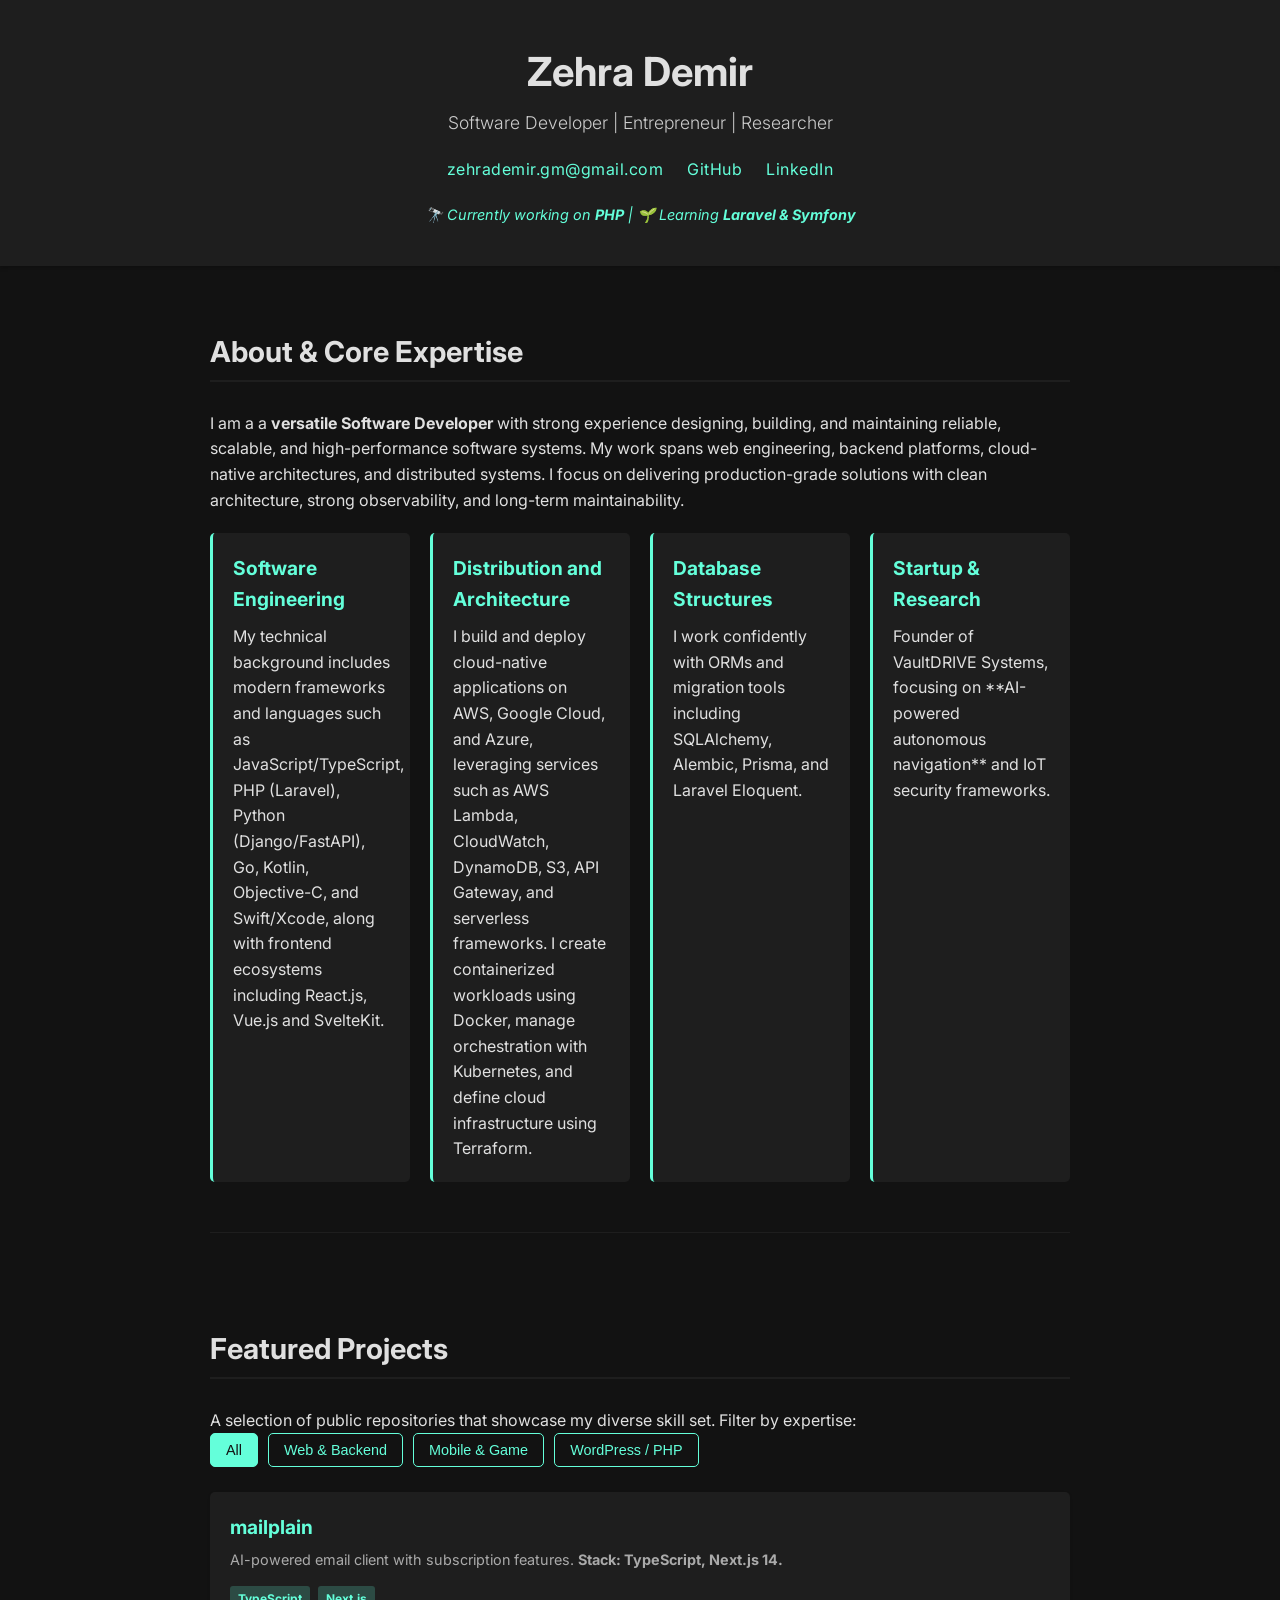
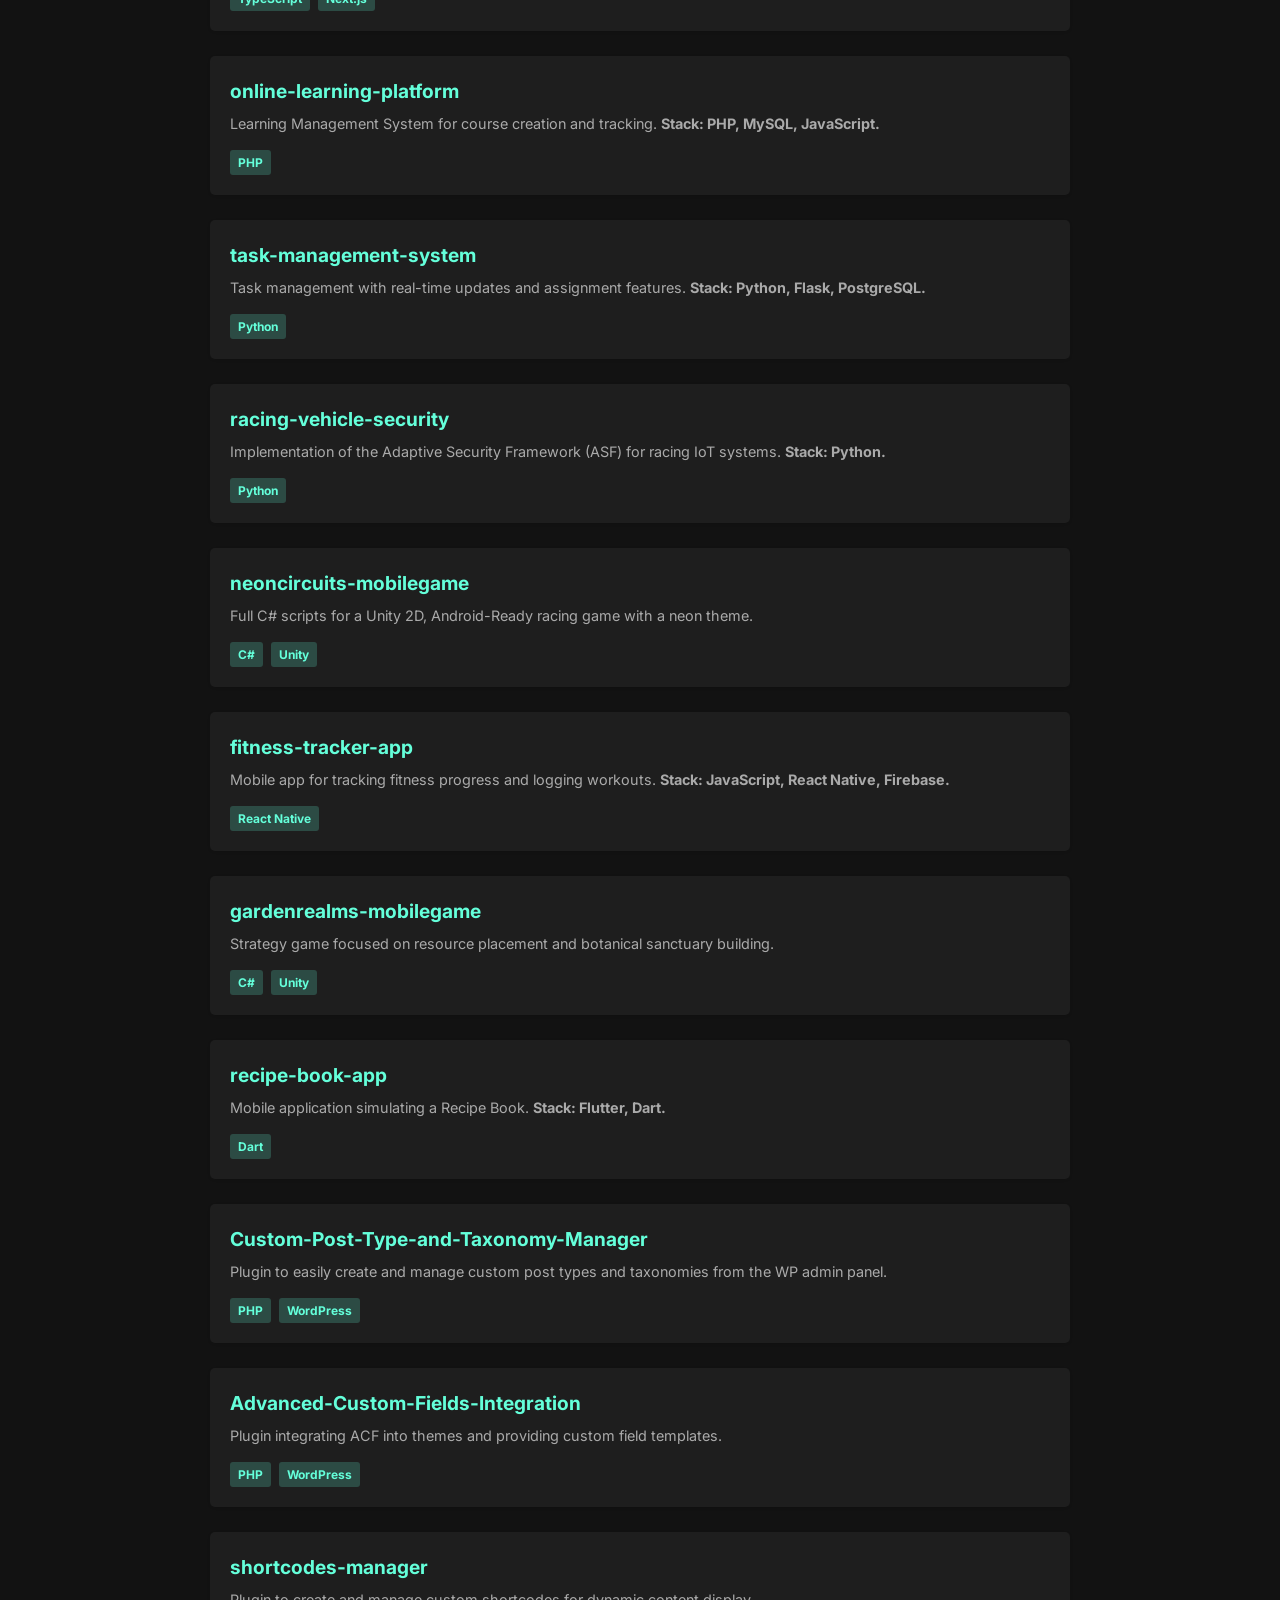
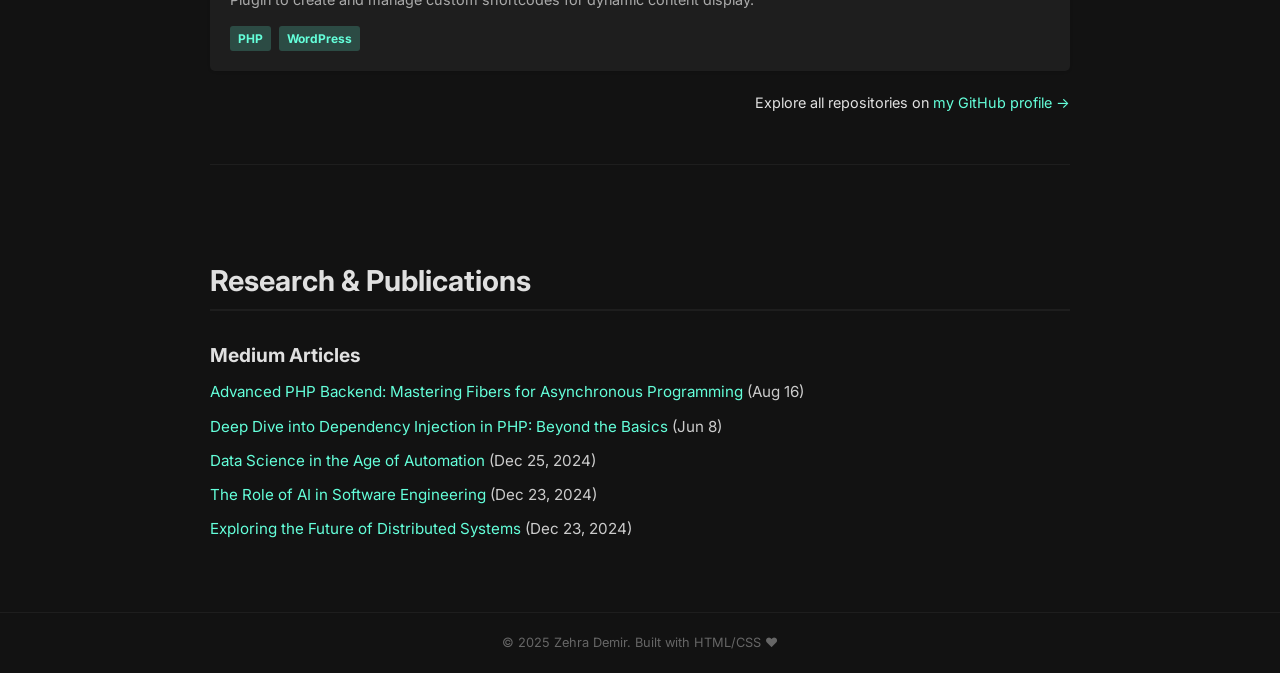
==== index.html @ 8fae5d21 "Update index.html" ====
<!DOCTYPE html>
<html lang="en">
<head>
    <meta charset="UTF-8">
    <meta name="viewport" content="width=device-width, initial-scale=1.0">
    <title>Zehra Demir | Software Engineer</title>
    <link rel="stylesheet" href="style.css">
    <link href="https://fonts.googleapis.com/css2?family=Inter:wght@300;400;700&display=swap" rel="stylesheet">
</head>
<body>

    <header>
        <div class="container">
            <h1 class="name">Zehra Demir</h1>
            <p class="tagline">Software Developer | Entrepreneur | Researcher</p>
            <div class="contact-links">
                <a href="mailto:zehrademir.gm@gmail.com">zehrademir.gm@gmail.com</a>
                <a href="https://github.com/zehrademir-arch" target="_blank">GitHub</a>
                <a href="https://www.linkedin.com/in/zehrademirgm" target="_blank">LinkedIn</a>
            </div>
            <p class="status">🔭 Currently working on <strong>PHP</strong> | 🌱 Learning <strong>Laravel & Symfony</strong></p>
        </div>
    </header>

    <main class="container">

        <section id="about">
            <h2>About & Core Expertise</h2>
            <p>I am a a <strong>versatile Software Developer</strong> with strong experience designing, building, and maintaining reliable, scalable, and high-performance software systems. My work spans web engineering, backend platforms, cloud-native architectures, and distributed systems. I focus on delivering production-grade solutions with clean architecture, strong observability, and long-term maintainability.</p>
            
            <div class="skills-grid">
                <div>
                    <h3>Software Engineering</h3>
                    <p>My technical background includes modern frameworks and languages such as JavaScript/TypeScript, PHP (Laravel), Python (Django/FastAPI), Go, Kotlin, Objective-C, and Swift/Xcode, along with frontend ecosystems including React.js, Vue.js and SvelteKit.</p>
                </div>
                <div>
                    <h3>Distribution and Architecture</h3>
                    <p>I build and deploy cloud-native applications on AWS, Google Cloud, and Azure, leveraging services such as AWS Lambda, CloudWatch, DynamoDB, S3, API Gateway, and serverless frameworks. I create containerized workloads using Docker, manage orchestration with Kubernetes, and define cloud infrastructure using Terraform.</p>
                </div>
                <div>
                    <h3>Database Structures</h3>
                    <p>I work confidently with ORMs and migration tools including SQLAlchemy, Alembic, Prisma, and Laravel Eloquent.</p>
                </div>
                <div>
                    <h3>Startup & Research</h3>
                    <p>Founder of VaultDRIVE Systems, focusing on **AI-powered autonomous navigation** and IoT security frameworks.</p>
                </div>
            </div>
        </section>

        <hr>

        <section id="projects">
            <h2>Featured Projects</h2>
            <p>A selection of public repositories that showcase my diverse skill set. Filter by expertise:</p>
            
            <div class="filter-buttons">
                <button class="filter-btn active" data-category="all">All</button>
                <button class="filter-btn" data-category="web">Web & Backend</button>
                <button class="filter-btn" data-category="mobile">Mobile & Game</button>
                <button class="filter-btn" data-category="wordpress">WordPress / PHP</button>
            </div>

            <div class="project-list">

                <div class="project-card web">
                    <h3><a href="https://github.com/zehrademir-arch/mailplain" target="_blank">mailplain</a></h3>
                    <p>AI-powered email client with subscription features. <strong>Stack: TypeScript, Next.js 14.</strong></p>
                    <span class="language">TypeScript</span><span class="language">Next.js</span>
                </div>
                <div class="project-card web">
                    <h3><a href="https://github.com/zehrademir-arch/online-learning-platform" target="_blank">online-learning-platform</a></h3>
                    <p>Learning Management System for course creation and tracking. <strong>Stack: PHP, MySQL, JavaScript.</strong></p>
                    <span class="language">PHP</span>
                </div>
                <div class="project-card web">
                    <h3><a href="https://github.com/zehrademir-arch/task-management-system" target="_blank">task-management-system</a></h3>
                    <p>Task management with real-time updates and assignment features. <strong>Stack: Python, Flask, PostgreSQL.</strong></p>
                    <span class="language">Python</span>
                </div>
                <div class="project-card web">
                    <h3><a href="https://github.com/zehrademir-arch/racing-vehicle-security" target="_blank">racing-vehicle-security</a></h3>
                    <p>Implementation of the Adaptive Security Framework (ASF) for racing IoT systems. <strong>Stack: Python.</strong></p>
                    <span class="language">Python</span>
                </div>

                <div class="project-card mobile">
                    <h3><a href="https://github.com/zehrademir-arch/neoncircuits-mobilegame" target="_blank">neoncircuits-mobilegame</a></h3>
                    <p>Full C# scripts for a Unity 2D, Android-Ready racing game with a neon theme.</p>
                    <span class="language">C#</span><span class="language">Unity</span>
                </div>
                <div class="project-card mobile">
                    <h3><a href="https://github.com/zehrademir-arch/fitness-tracker-app" target="_blank">fitness-tracker-app</a></h3>
                    <p>Mobile app for tracking fitness progress and logging workouts. <strong>Stack: JavaScript, React Native, Firebase.</strong></p>
                    <span class="language">React Native</span>
                </div>
                <div class="project-card mobile">
                    <h3><a href="https://github.com/zehrademir-arch/gardenrealms-mobilegame" target="_blank">gardenrealms-mobilegame</a></h3>
                    <p>Strategy game focused on resource placement and botanical sanctuary building.</p>
                    <span class="language">C#</span><span class="language">Unity</span>
                </div>
                <div class="project-card mobile">
                    <h3><a href="https://github.com/zehrademir-arch/recipe-book-app" target="_blank">recipe-book-app</a></h3>
                    <p>Mobile application simulating a Recipe Book. <strong>Stack: Flutter, Dart.</strong></p>
                    <span class="language">Dart</span>
                </div>
                
                <div class="project-card wordpress">
                    <h3><a href="https://github.com/zehrademir-arch/Custom-Post-Type-and-Taxonomy-Manager" target="_blank">Custom-Post-Type-and-Taxonomy-Manager</a></h3>
                    <p>Plugin to easily create and manage custom post types and taxonomies from the WP admin panel.</p>
                    <span class="language">PHP</span><span class="language">WordPress</span>
                </div>
                <div class="project-card wordpress">
                    <h3><a href="https://github.com/zehrademir-arch/-Advanced-Custom-Fields-Integration" target="_blank">Advanced-Custom-Fields-Integration</a></h3>
                    <p>Plugin integrating ACF into themes and providing custom field templates.</p>
                    <span class="language">PHP</span><span class="language">WordPress</span>
                </div>
                <div class="project-card wordpress">
                    <h3><a href="https://github.com/zehrademir-arch/shortcodes-manager" target="_blank">shortcodes-manager</a></h3>
                    <p>Plugin to create and manage custom shortcodes for dynamic content display.</p>
                    <span class="language">PHP</span><span class="language">WordPress</span>
                </div>
            </div>
            <p class="archive-link">Explore all repositories on <a href="https://github.com/zehrademir-arch" target="_blank">my GitHub profile &rarr;</a></p>
        </section>

        <hr>

        <section id="publications">
            <h2>Research & Publications</h2>
            <div class="publication-list">
                <h3>Medium Articles</h3>
                <p>
                    <a href="https://medium.com/@zehrademir.gm/advanced-php-backend-mastering-fibers-for-asynchronous-programming-c318be886fc0" target="_blank">Advanced PHP Backend: Mastering Fibers for Asynchronous Programming</a> (Aug 16)
                </p>
                <p>
                    <a href="https://medium.com/@zehrademir.gm/deep-dive-into-dependency-injection-in-php-beyond-the-basics-ec68a356079c" target="_blank">Deep Dive into Dependency Injection in PHP: Beyond the Basics</a> (Jun 8)
                </p>
                <p>
                    <a href="https://medium.com/@zehrademir.gm/data-science-in-the-age-of-automation-267946274431" target="_blank">Data Science in the Age of Automation</a> (Dec 25, 2024)
                </p>
                <p>
                    <a href="https://medium.com/@zehrademir.gm/the-role-of-ai-in-software-engineering-6b19e917d096" target="_blank">The Role of AI in Software Engineering</a> (Dec 23, 2024)
                </p>
                <p>
                    <a href="https://medium.com/@zehrademir.gm/exploring-the-future-of-distributed-systems-13c274b12c62" target="_blank">Exploring the Future of Distributed Systems</a> (Dec 23, 2024)
                </p>
            </div>
        </section>
        
    </main>

    <footer>
        <div class="container">
            <p>&copy; 2025 Zehra Demir. Built with HTML/CSS &hearts;</p>
        </div>
    </footer>

    <script>
        document.addEventListener('DOMContentLoaded', () => {
            const filterButtons = document.querySelectorAll('.filter-btn');
            const projectCards = document.querySelectorAll('.project-card');

            filterButtons.forEach(button => {
                button.addEventListener('click', () => {
                    // Remove active state from all buttons
                    filterButtons.forEach(btn => btn.classList.remove('active'));
                    // Set active state on clicked button
                    button.classList.add('active');

                    const category = button.dataset.category;

                    projectCards.forEach(card => {
                        if (category === 'all' || card.classList.contains(category)) {
                            card.style.display = 'block';
                        } else {
                            card.style.display = 'none';
                        }
                    });
                });
            });
        });
    </script>

</body>
</html>
---- style.css ----
/* 1. Global Reset & Variables */
:root {
    --bg-color: #121212; /* Dark background */
    --text-color: #e0e0e0; /* Light text */
    --primary-color: #64ffda; /* Neon/Accent Color */
    --secondary-bg: #1e1e1e; /* Slightly lighter dark for cards */
    --font-family: 'Inter', sans-serif;
    --max-width: 900px;
}

* {
    margin: 0;
    padding: 0;
    box-sizing: border-box;
}

body {
    font-family: var(--font-family);
    background-color: var(--bg-color);
    color: var(--text-color);
    line-height: 1.6;
}

.container {
    max-width: var(--max-width);
    margin: 0 auto;
    padding: 0 20px;
}

/* 2. Typography & Links */
h1, h2, h3 {
    color: var(--text-color);
    margin-bottom: 0.5em;
}

h1 { font-size: 2.5em; }
h2 { 
    font-size: 1.8em; 
    border-bottom: 2px solid var(--secondary-bg);
    padding-bottom: 5px;
    margin-top: 1.5em;
    margin-bottom: 1em;
}
h3 { font-size: 1.2em; }

a {
    color: var(--primary-color);
    text-decoration: none;
    transition: color 0.3s ease;
}

a:hover {
    color: #a6ffec; /* Lighter shade on hover */
    text-decoration: underline;
}

/* 3. Header/Hero Styling */
header {
    background-color: var(--secondary-bg);
    padding: 40px 0;
    text-align: center;
    box-shadow: 0 2px 4px rgba(0, 0, 0, 0.2);
}

.name { margin-bottom: 5px; font-weight: 700; }
.tagline {
    font-size: 1.1em;
    font-weight: 300;
    color: #cccccc;
    margin-bottom: 20px;
}

.contact-links a {
    margin: 0 10px;
    font-weight: 400;
    letter-spacing: 0.5px;
}

.status {
    margin-top: 20px;
    font-style: italic;
    color: var(--primary-color);
    font-size: 0.9em;
}

/* 4. Section Styling & Divider */
section {
    padding: 20px 0;
}

hr {
    border: none;
    height: 1px;
    background-color: var(--secondary-bg);
    margin: 30px 0;
}

/* 5. About Section (Skills Grid) */
.skills-grid {
    display: grid;
    grid-template-columns: repeat(auto-fit, minmax(200px, 1fr));
    gap: 20px;
    margin-top: 20px;
}

.skills-grid div {
    background-color: var(--secondary-bg);
    padding: 20px;
    border-radius: 5px;
    border-left: 3px solid var(--primary-color);
}

.skills-grid h3 {
    margin-top: 0;
    color: var(--primary-color);
}

/* 6. Projects Section - Filter Buttons */
.filter-buttons {
    display: flex;
    flex-wrap: wrap;
    gap: 10px;
    margin-bottom: 25px;
}

.filter-btn {
    padding: 8px 15px;
    border: 1px solid var(--primary-color);
    background-color: var(--bg-color);
    color: var(--primary-color);
    cursor: pointer;
    border-radius: 5px;
    transition: all 0.2s ease;
    font-size: 0.9em;
}

.filter-btn:hover {
    background-color: rgba(100, 255, 218, 0.1);
}

.filter-btn.active {
    background-color: var(--primary-color);
    color: var(--bg-color);
}

.project-list {
    display: grid;
    grid-template-columns: 1fr;
    gap: 25px;
}

.project-card {
    background-color: var(--secondary-bg);
    padding: 20px;
    border-radius: 5px;
    box-shadow: 0 1px 3px rgba(0, 0, 0, 0.1);
    transition: transform 0.2s, opacity 0.3s;
}

.project-card:hover {
    transform: translateY(-5px);
    box-shadow: 0 5px 15px rgba(0, 0, 0, 0.3);
}

.project-card h3 {
    margin-bottom: 5px;
}

.project-card p {
    font-size: 0.9em;
    color: #aaaaaa;
    margin-bottom: 10px;
}

.language {
    display: inline-block;
    background-color: rgba(100, 255, 218, 0.2);
    color: var(--primary-color);
    padding: 3px 8px;
    border-radius: 3px;
    font-size: 0.75em;
    font-weight: 700;
    margin-right: 8px;
    margin-top: 5px;
}

.archive-link {
    text-align: right;
    margin-top: 20px;
    font-size: 0.9em;
}

/* 7. Publications Section */
.publication-list p {
    margin-bottom: 10px;
    font-size: 0.95em;
    color: #cccccc;
}

/* 8. Footer Styling */
footer {
    text-align: center;
    padding: 20px 0;
    font-size: 0.8em;
    color: #666666;
    border-top: 1px solid var(--secondary-bg);
    margin-top: 40px;
}

/* 9. Responsiveness */
@media (max-width: 600px) {
    h1 { font-size: 2em; }
    h2 { font-size: 1.5em; }
    .skills-grid {
        grid-template-columns: 1fr;
    }
}
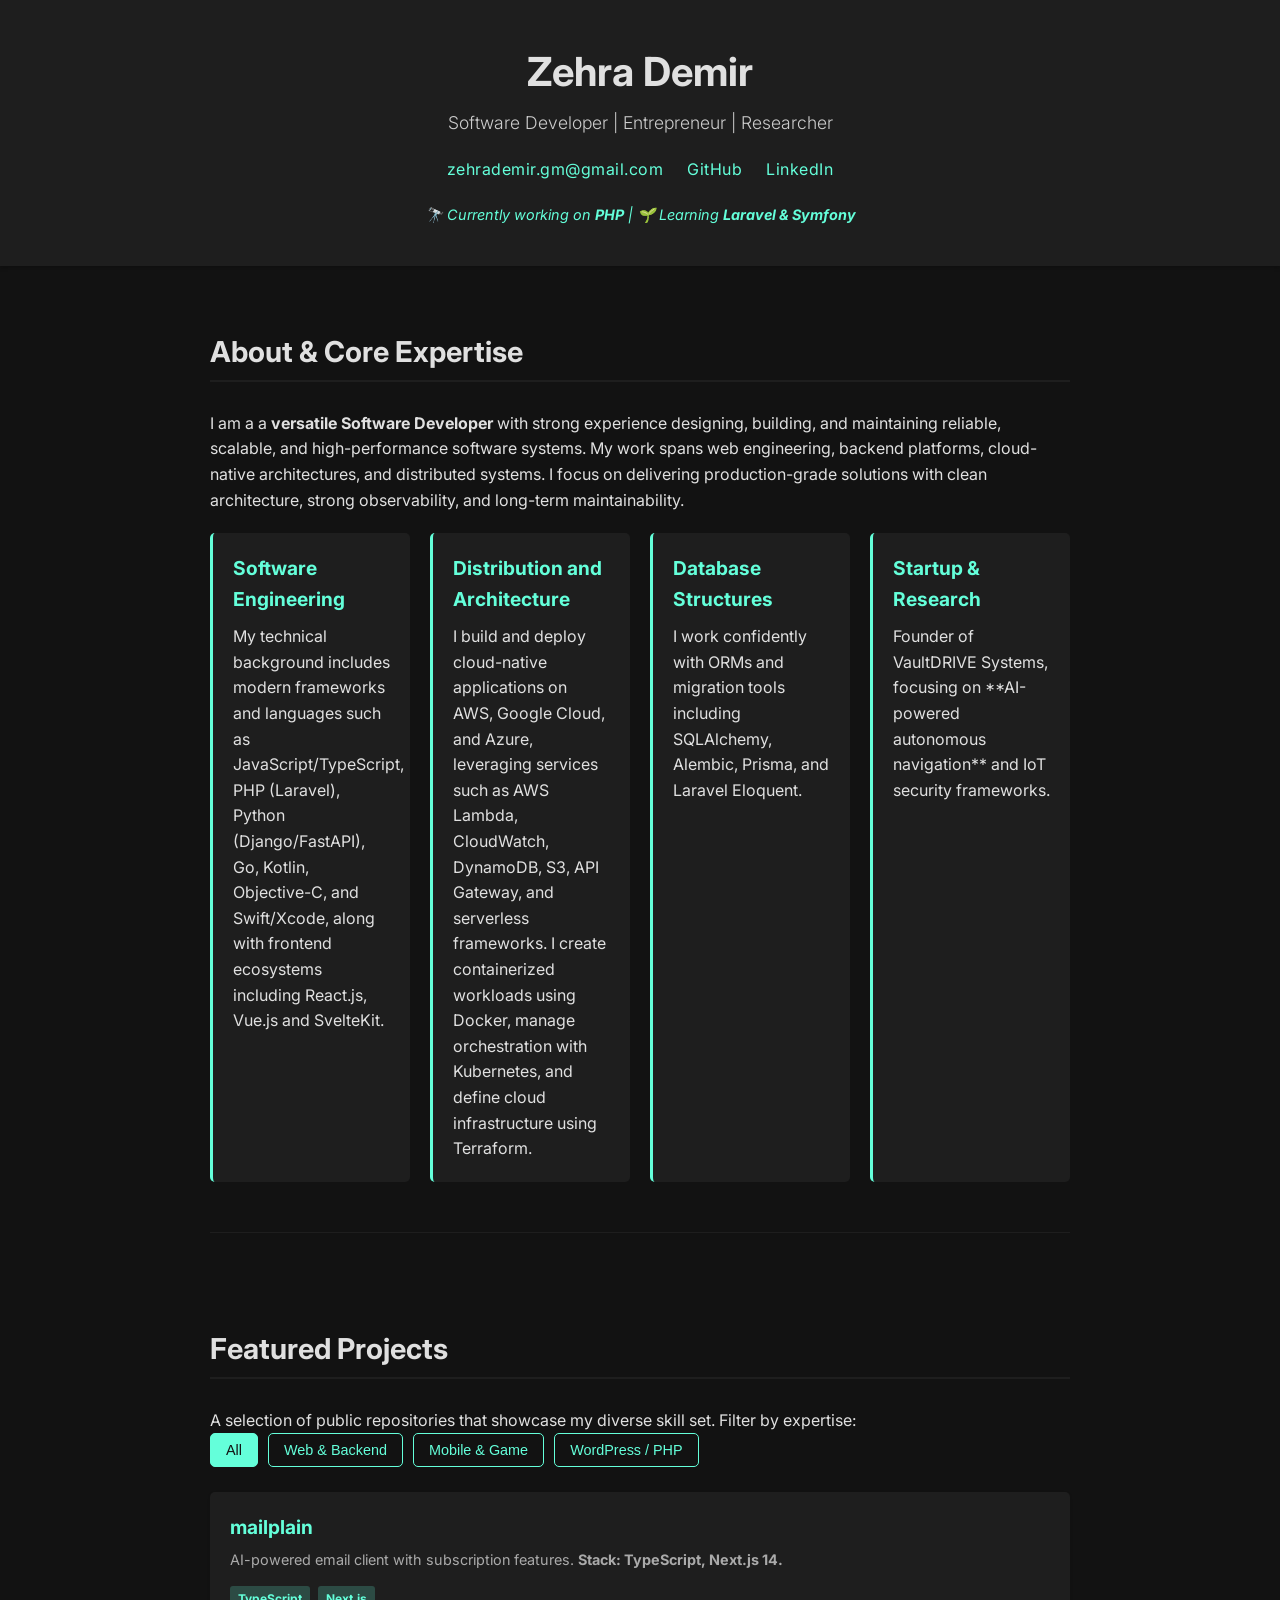
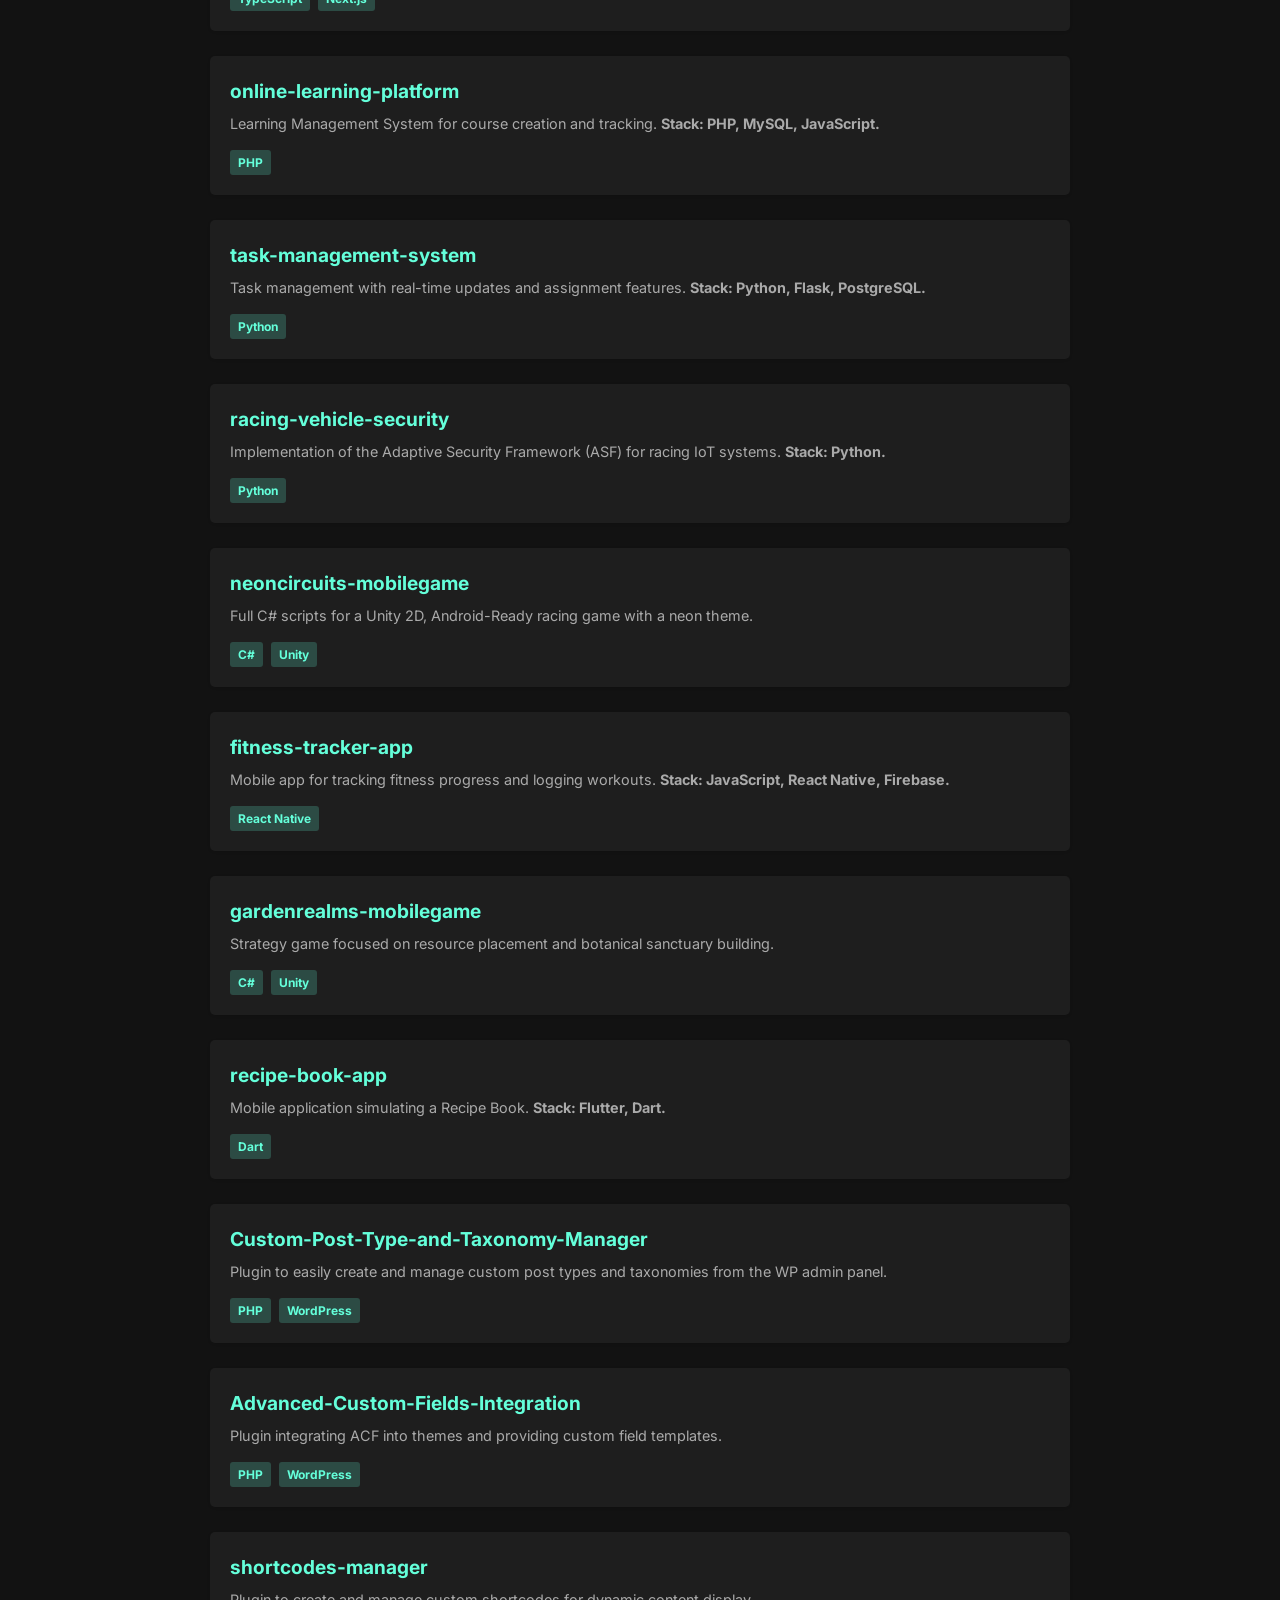
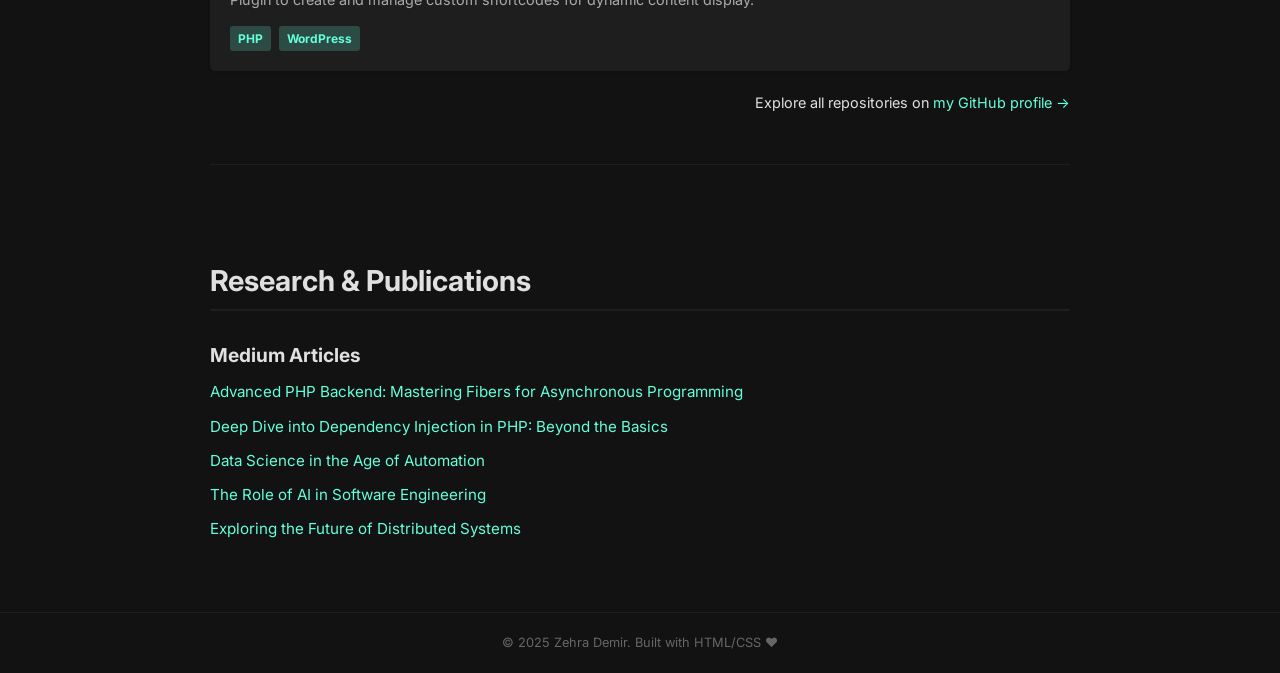
==== commit 1eb559fe: "Update index.html" ====
--- a/index.html
+++ b/index.html
@@ -131,19 +131,19 @@
             <div class="publication-list">
                 <h3>Medium Articles</h3>
                 <p>
-                    <a href="https://medium.com/@zehrademir.gm/advanced-php-backend-mastering-fibers-for-asynchronous-programming-c318be886fc0" target="_blank">Advanced PHP Backend: Mastering Fibers for Asynchronous Programming</a> (Aug 16)
+                    <a href="https://medium.com/@zehrademir.gm/advanced-php-backend-mastering-fibers-for-asynchronous-programming-c318be886fc0" target="_blank">Advanced PHP Backend: Mastering Fibers for Asynchronous Programming</a>
                 </p>
                 <p>
-                    <a href="https://medium.com/@zehrademir.gm/deep-dive-into-dependency-injection-in-php-beyond-the-basics-ec68a356079c" target="_blank">Deep Dive into Dependency Injection in PHP: Beyond the Basics</a> (Jun 8)
+                    <a href="https://medium.com/@zehrademir.gm/deep-dive-into-dependency-injection-in-php-beyond-the-basics-ec68a356079c" target="_blank">Deep Dive into Dependency Injection in PHP: Beyond the Basics</a>
                 </p>
                 <p>
-                    <a href="https://medium.com/@zehrademir.gm/data-science-in-the-age-of-automation-267946274431" target="_blank">Data Science in the Age of Automation</a> (Dec 25, 2024)
+                    <a href="https://medium.com/@zehrademir.gm/data-science-in-the-age-of-automation-267946274431" target="_blank">Data Science in the Age of Automation</a>
                 </p>
                 <p>
-                    <a href="https://medium.com/@zehrademir.gm/the-role-of-ai-in-software-engineering-6b19e917d096" target="_blank">The Role of AI in Software Engineering</a> (Dec 23, 2024)
+                    <a href="https://medium.com/@zehrademir.gm/the-role-of-ai-in-software-engineering-6b19e917d096" target="_blank">The Role of AI in Software Engineering</a>
                 </p>
                 <p>
-                    <a href="https://medium.com/@zehrademir.gm/exploring-the-future-of-distributed-systems-13c274b12c62" target="_blank">Exploring the Future of Distributed Systems</a> (Dec 23, 2024)
+                    <a href="https://medium.com/@zehrademir.gm/exploring-the-future-of-distributed-systems-13c274b12c62" target="_blank">Exploring the Future of Distributed Systems</a>
                 </p>
             </div>
         </section>
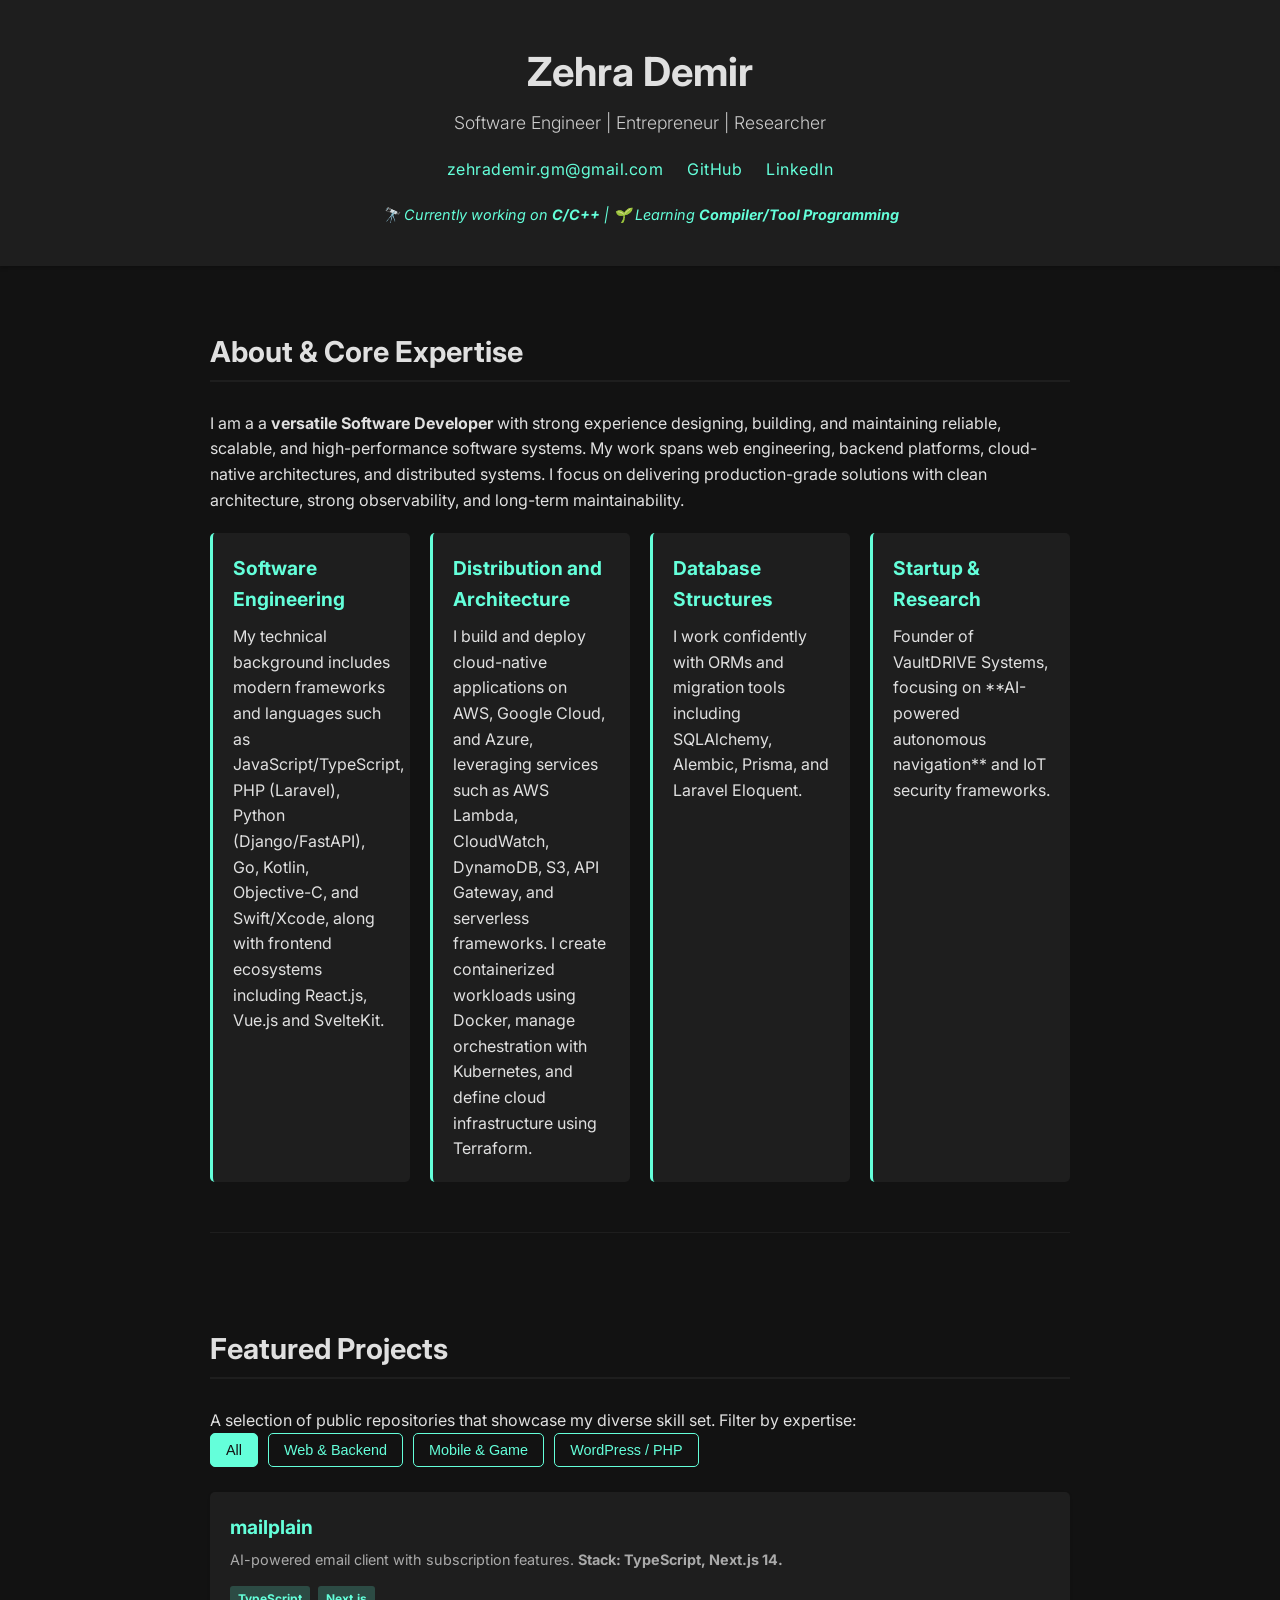
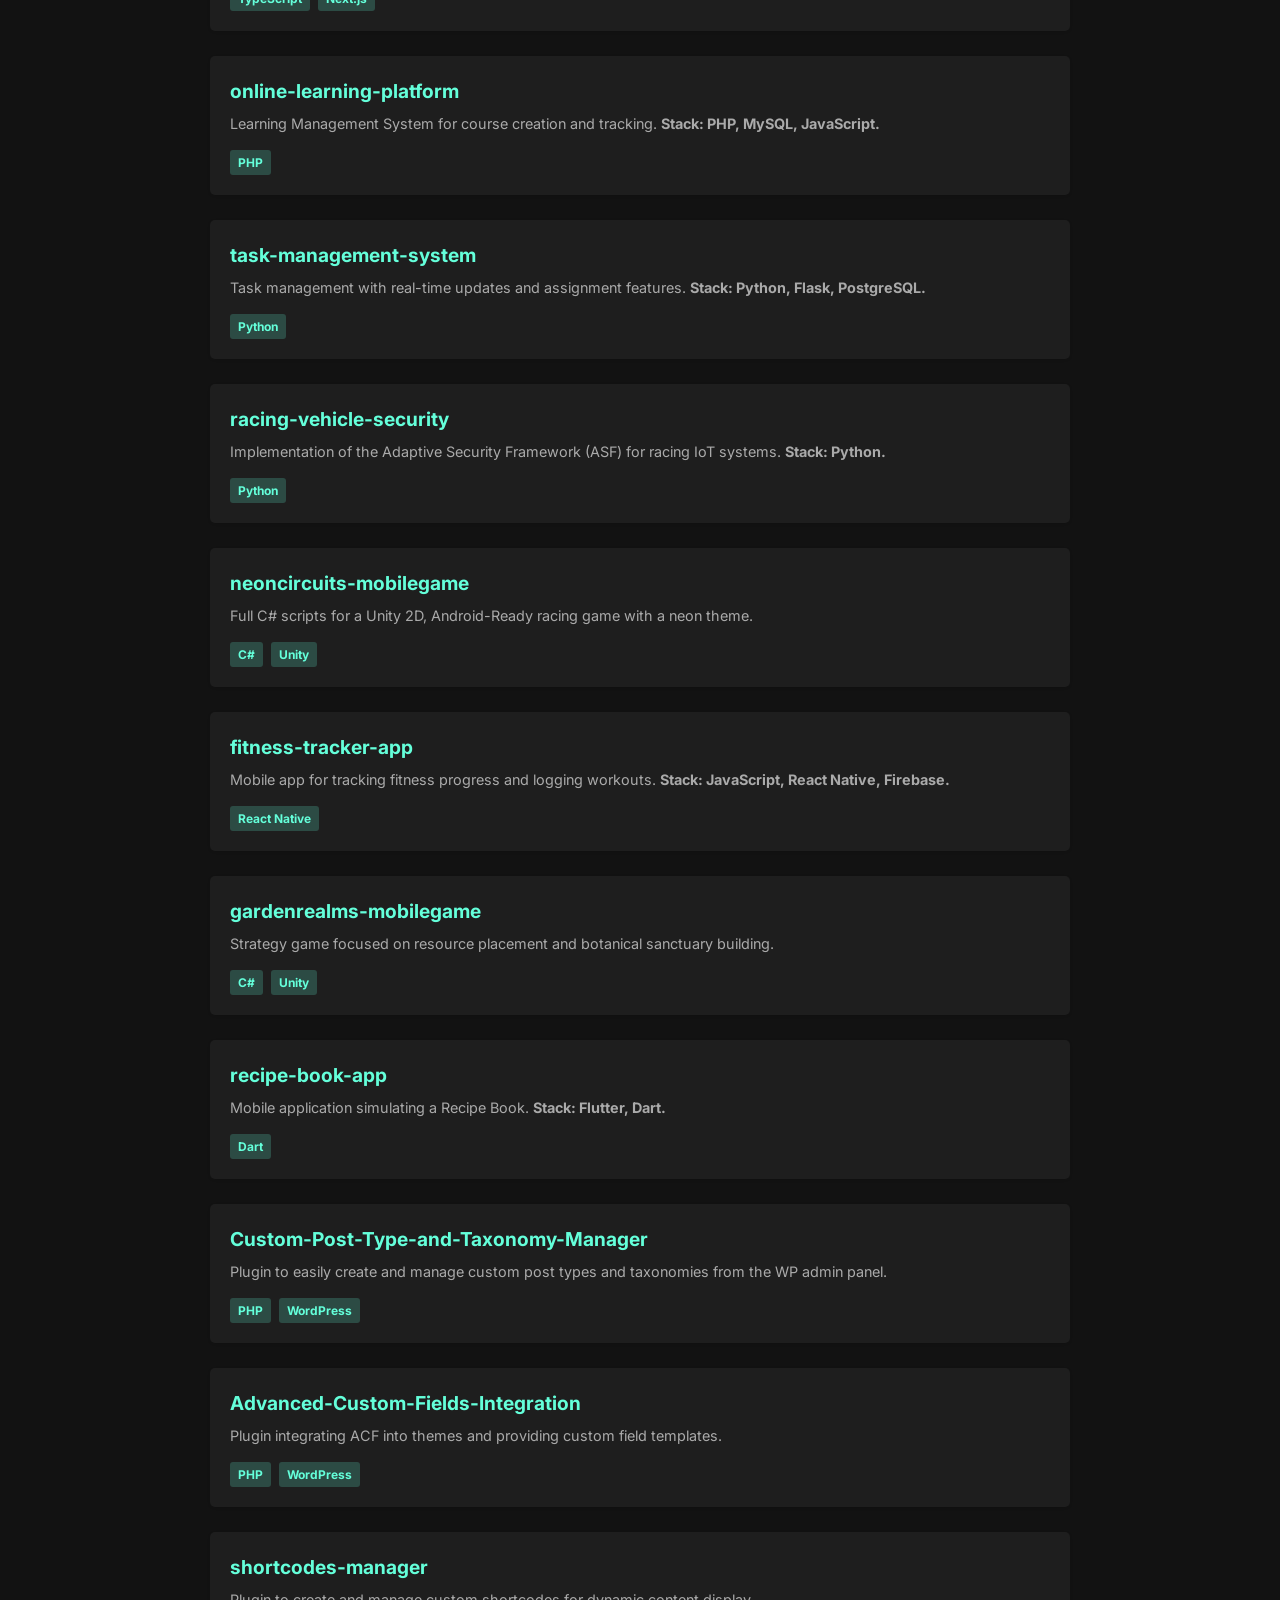
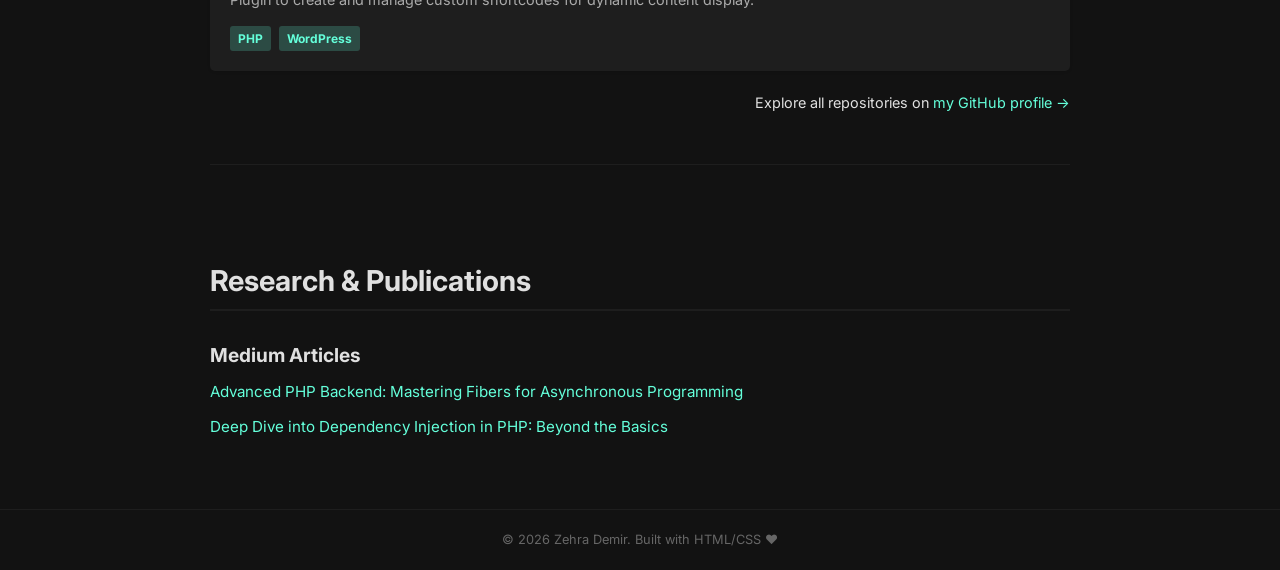
==== commit 044d2013: "Update index.html" ====
--- a/index.html
+++ b/index.html
@@ -12,13 +12,13 @@
     <header>
         <div class="container">
             <h1 class="name">Zehra Demir</h1>
-            <p class="tagline">Software Developer | Entrepreneur | Researcher</p>
+            <p class="tagline">Software Engineer | Entrepreneur | Researcher</p>
             <div class="contact-links">
                 <a href="mailto:zehrademir.gm@gmail.com">zehrademir.gm@gmail.com</a>
                 <a href="https://github.com/zehrademir-arch" target="_blank">GitHub</a>
                 <a href="https://www.linkedin.com/in/zehrademirgm" target="_blank">LinkedIn</a>
             </div>
-            <p class="status">🔭 Currently working on <strong>PHP</strong> | 🌱 Learning <strong>Laravel & Symfony</strong></p>
+            <p class="status">🔭 Currently working on <strong>C/C++</strong> | 🌱 Learning <strong>Compiler/Tool Programming</strong></p>
         </div>
     </header>
 
@@ -136,15 +136,6 @@
                 <p>
                     <a href="https://medium.com/@zehrademir.gm/deep-dive-into-dependency-injection-in-php-beyond-the-basics-ec68a356079c" target="_blank">Deep Dive into Dependency Injection in PHP: Beyond the Basics</a>
                 </p>
-                <p>
-                    <a href="https://medium.com/@zehrademir.gm/data-science-in-the-age-of-automation-267946274431" target="_blank">Data Science in the Age of Automation</a>
-                </p>
-                <p>
-                    <a href="https://medium.com/@zehrademir.gm/the-role-of-ai-in-software-engineering-6b19e917d096" target="_blank">The Role of AI in Software Engineering</a>
-                </p>
-                <p>
-                    <a href="https://medium.com/@zehrademir.gm/exploring-the-future-of-distributed-systems-13c274b12c62" target="_blank">Exploring the Future of Distributed Systems</a>
-                </p>
             </div>
         </section>
         
@@ -152,7 +143,7 @@
 
     <footer>
         <div class="container">
-            <p>&copy; 2025 Zehra Demir. Built with HTML/CSS &hearts;</p>
+            <p>&copy; 2026 Zehra Demir. Built with HTML/CSS &hearts;</p>
         </div>
     </footer>
 
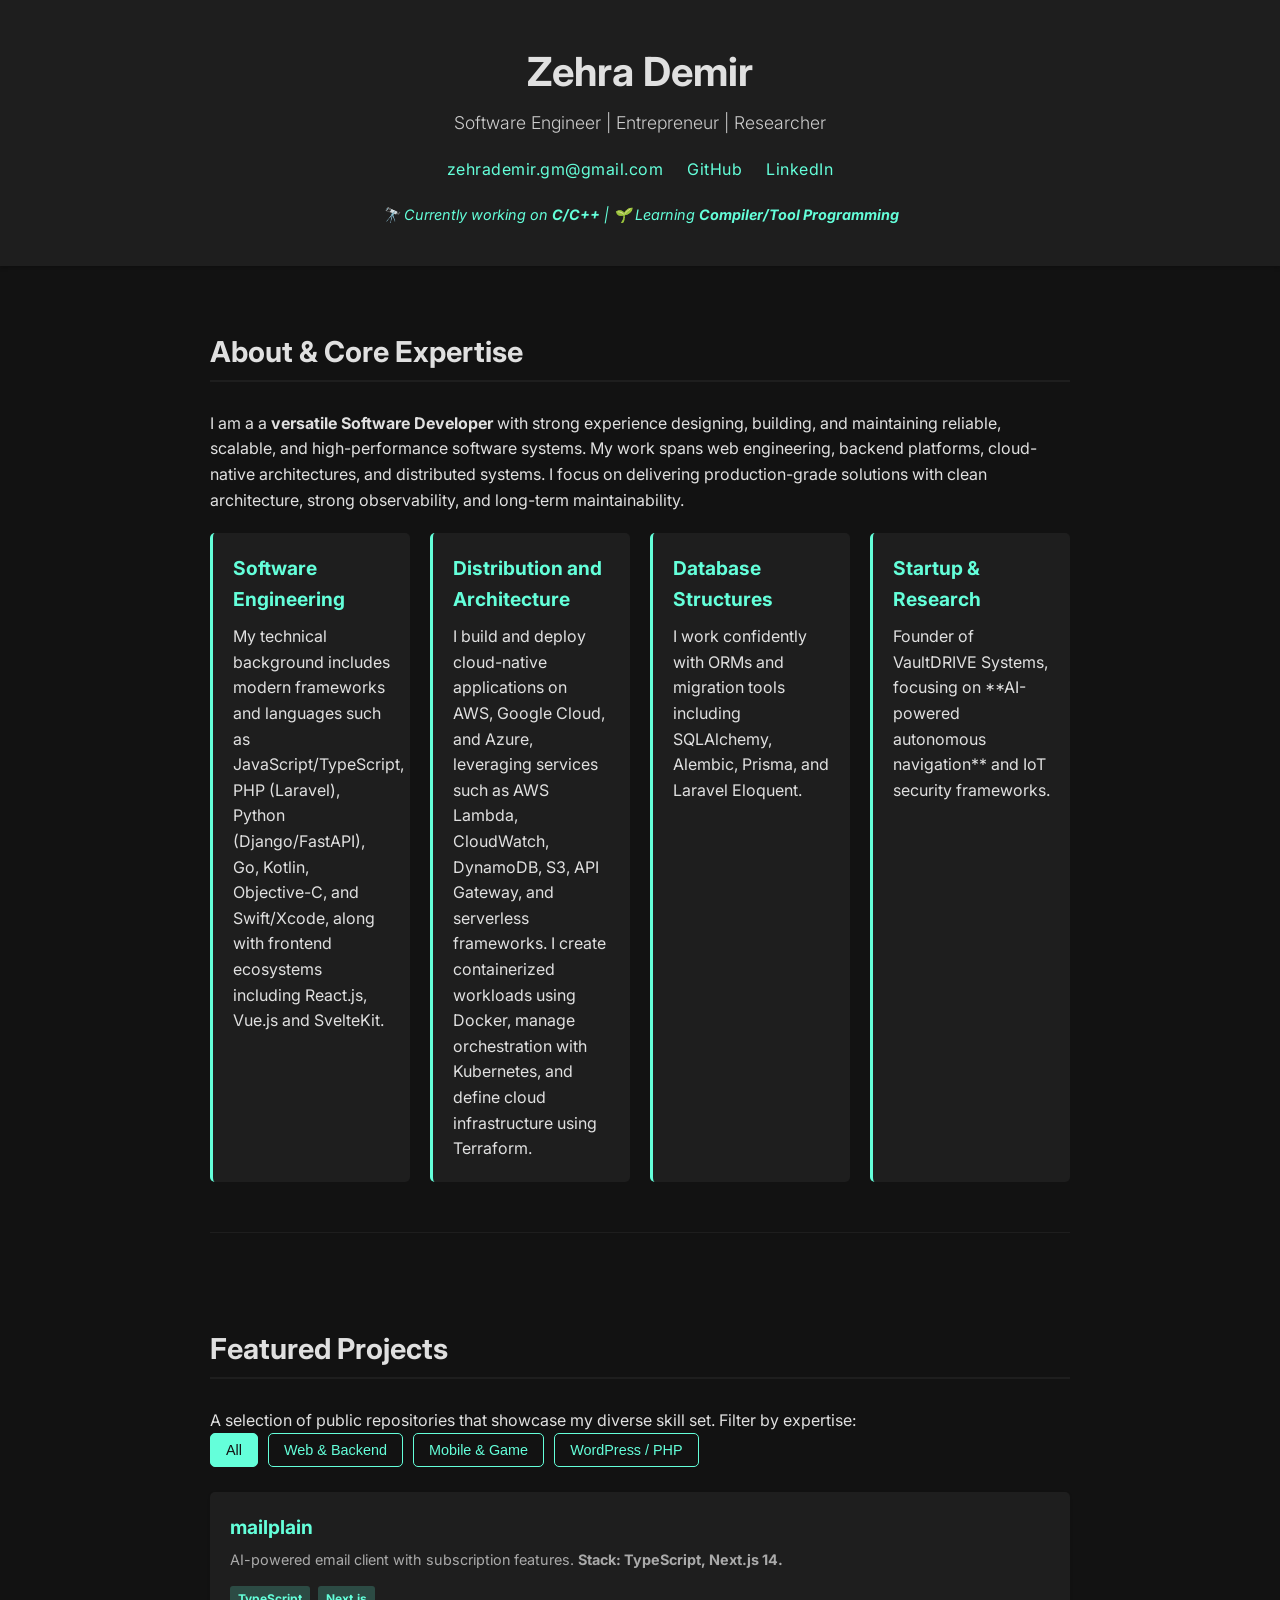
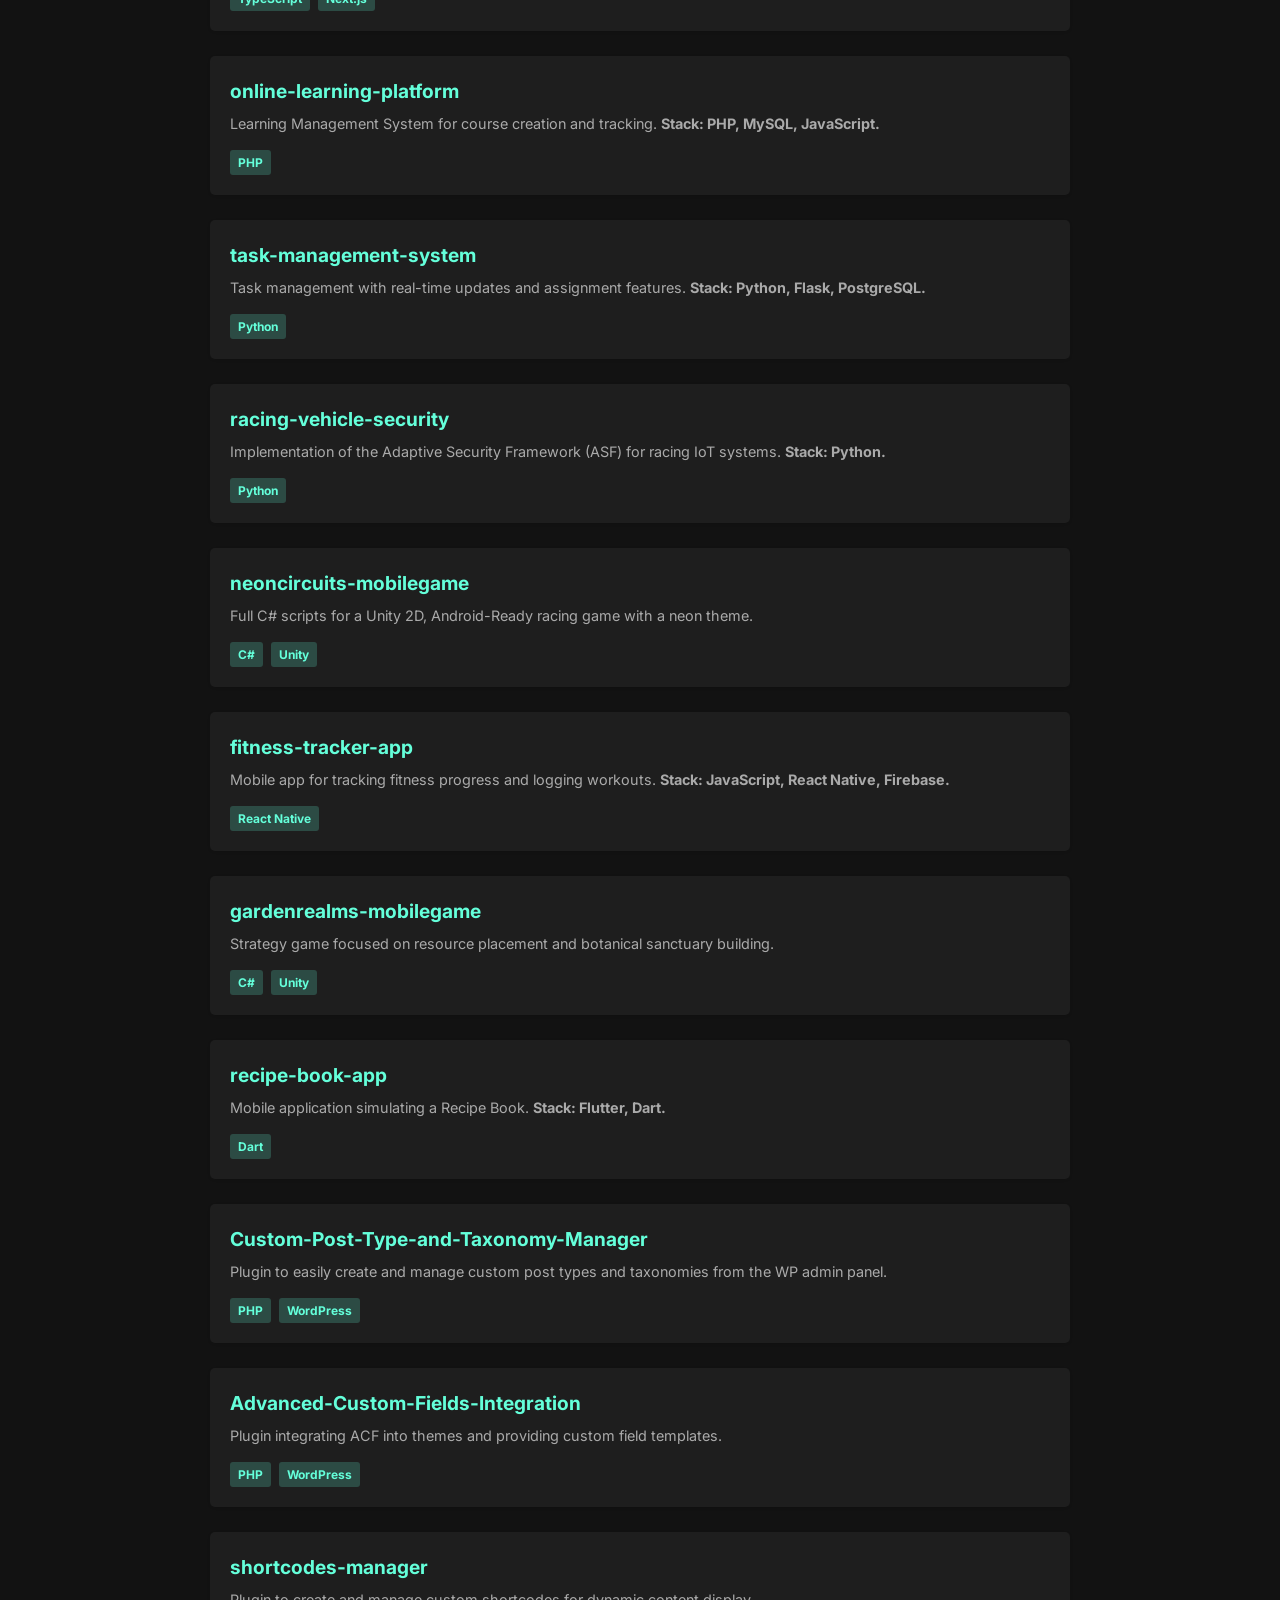
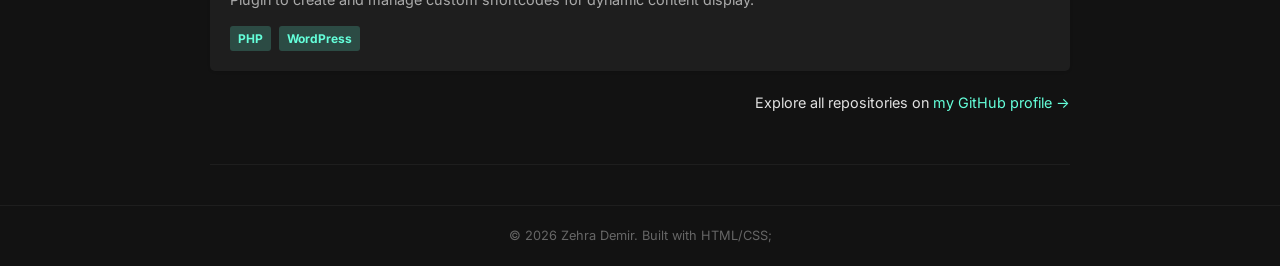
==== commit fd01a963: "Update index.html" ====
--- a/index.html
+++ b/index.html
@@ -125,25 +125,12 @@
         </section>
 
         <hr>
-
-        <section id="publications">
-            <h2>Research & Publications</h2>
-            <div class="publication-list">
-                <h3>Medium Articles</h3>
-                <p>
-                    <a href="https://medium.com/@zehrademir.gm/advanced-php-backend-mastering-fibers-for-asynchronous-programming-c318be886fc0" target="_blank">Advanced PHP Backend: Mastering Fibers for Asynchronous Programming</a>
-                </p>
-                <p>
-                    <a href="https://medium.com/@zehrademir.gm/deep-dive-into-dependency-injection-in-php-beyond-the-basics-ec68a356079c" target="_blank">Deep Dive into Dependency Injection in PHP: Beyond the Basics</a>
-                </p>
-            </div>
-        </section>
         
     </main>
 
     <footer>
         <div class="container">
-            <p>&copy; 2026 Zehra Demir. Built with HTML/CSS &hearts;</p>
+            <p>&copy; 2026 Zehra Demir. Built with HTML/CSS;</p>
         </div>
     </footer>
 
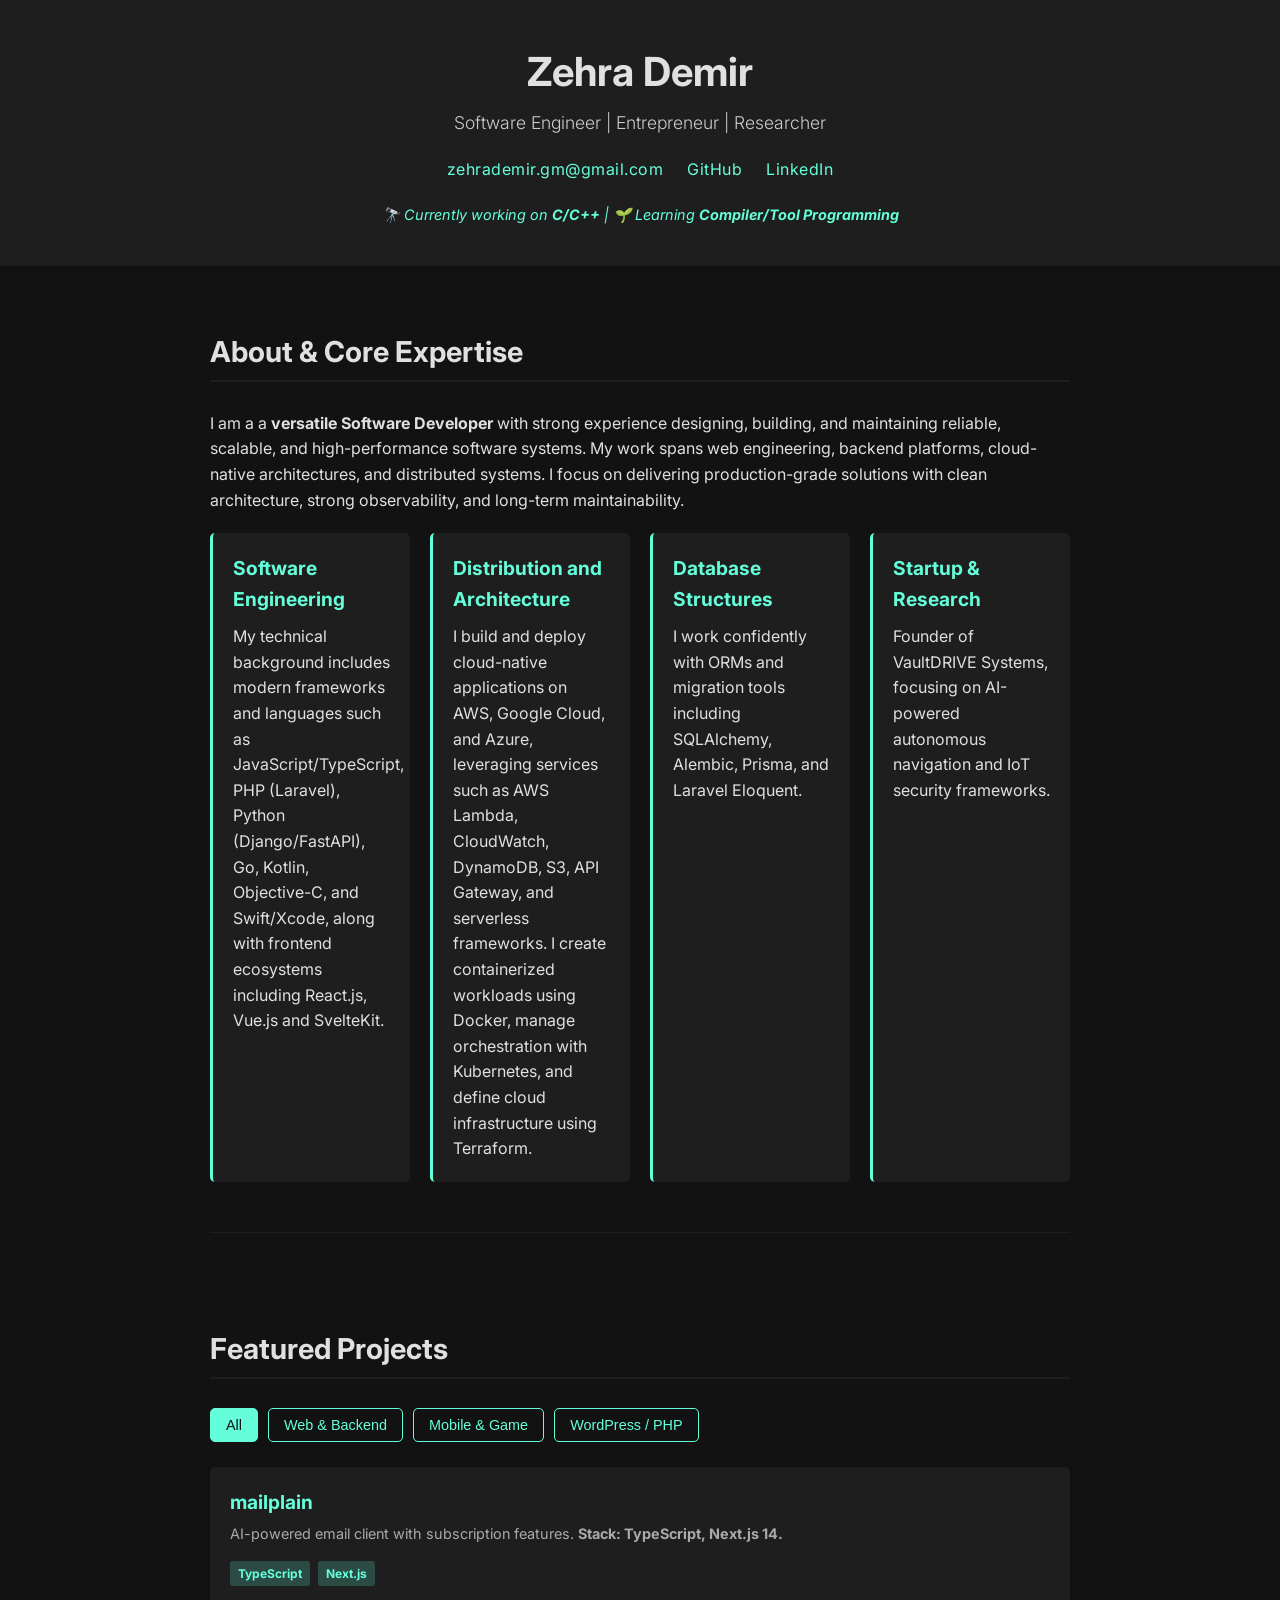
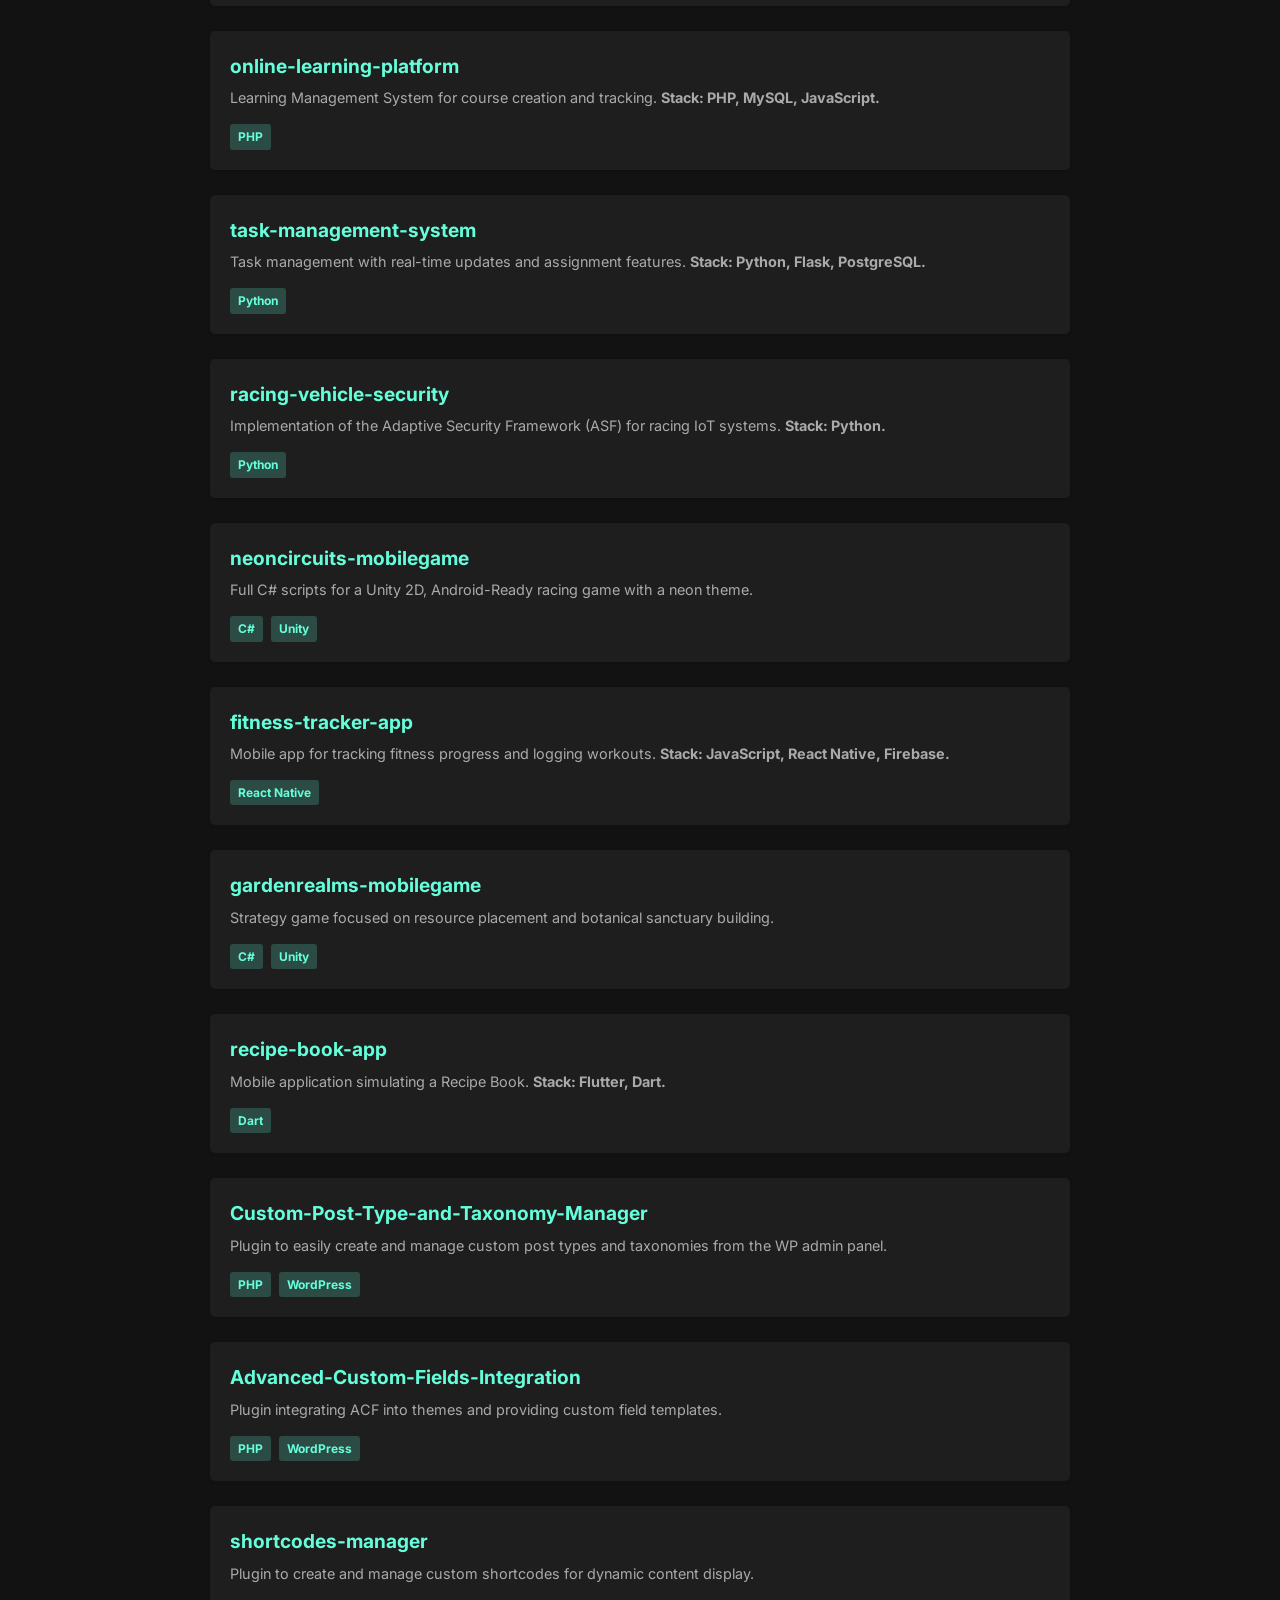
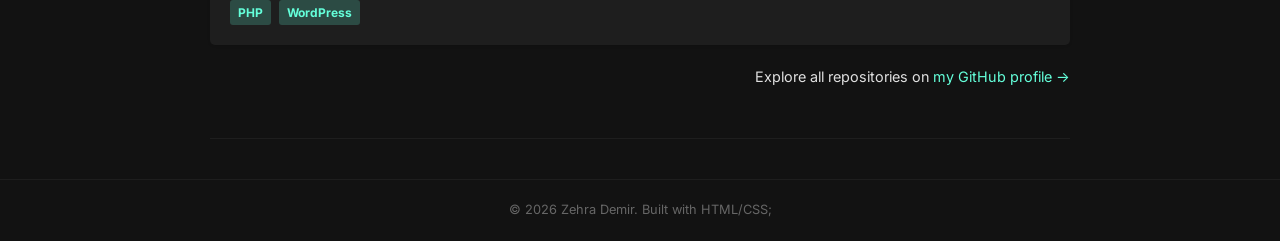
==== commit 31d9a117: "Update index.html" ====
--- a/index.html
+++ b/index.html
@@ -43,7 +43,7 @@
                 </div>
                 <div>
                     <h3>Startup & Research</h3>
-                    <p>Founder of VaultDRIVE Systems, focusing on **AI-powered autonomous navigation** and IoT security frameworks.</p>
+                    <p>Founder of VaultDRIVE Systems, focusing on AI-powered autonomous navigation and IoT security frameworks.</p>
                 </div>
             </div>
         </section>
@@ -52,7 +52,6 @@
 
         <section id="projects">
             <h2>Featured Projects</h2>
-            <p>A selection of public repositories that showcase my diverse skill set. Filter by expertise:</p>
             
             <div class="filter-buttons">
                 <button class="filter-btn active" data-category="all">All</button>
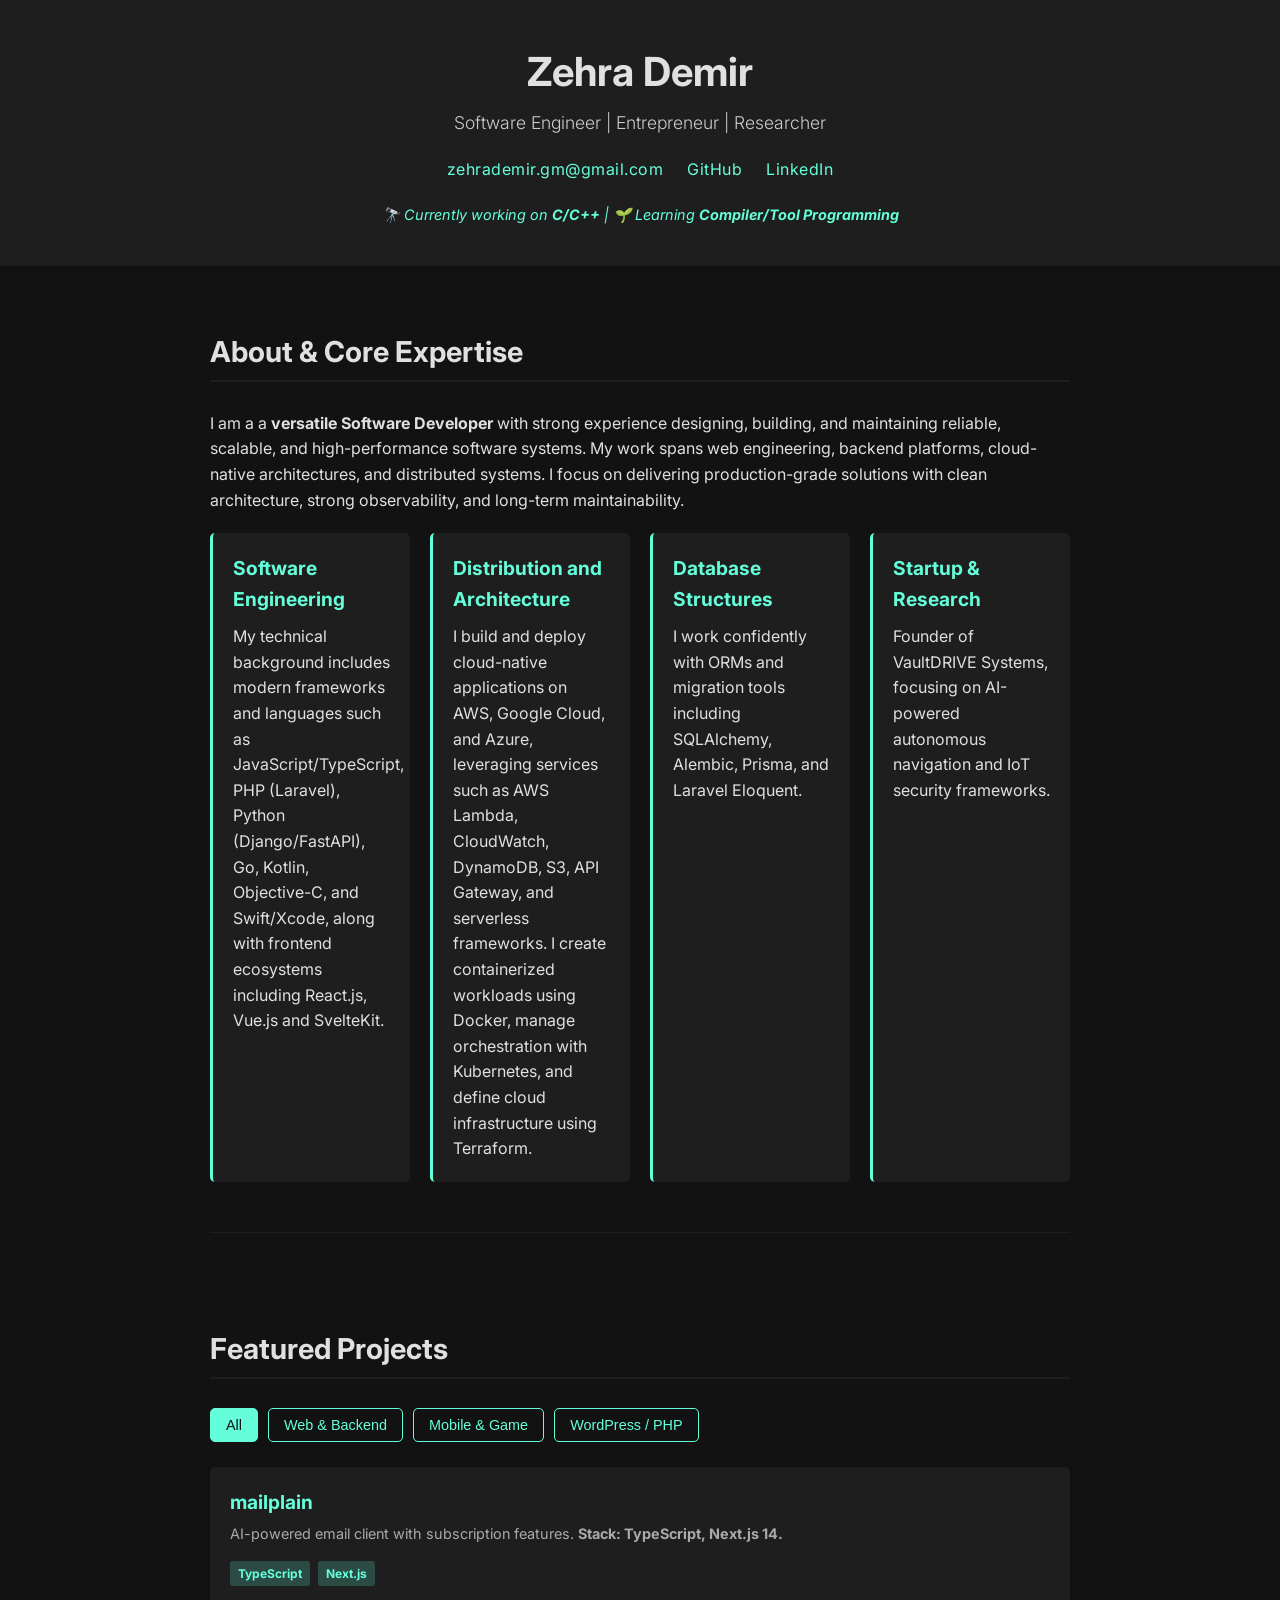
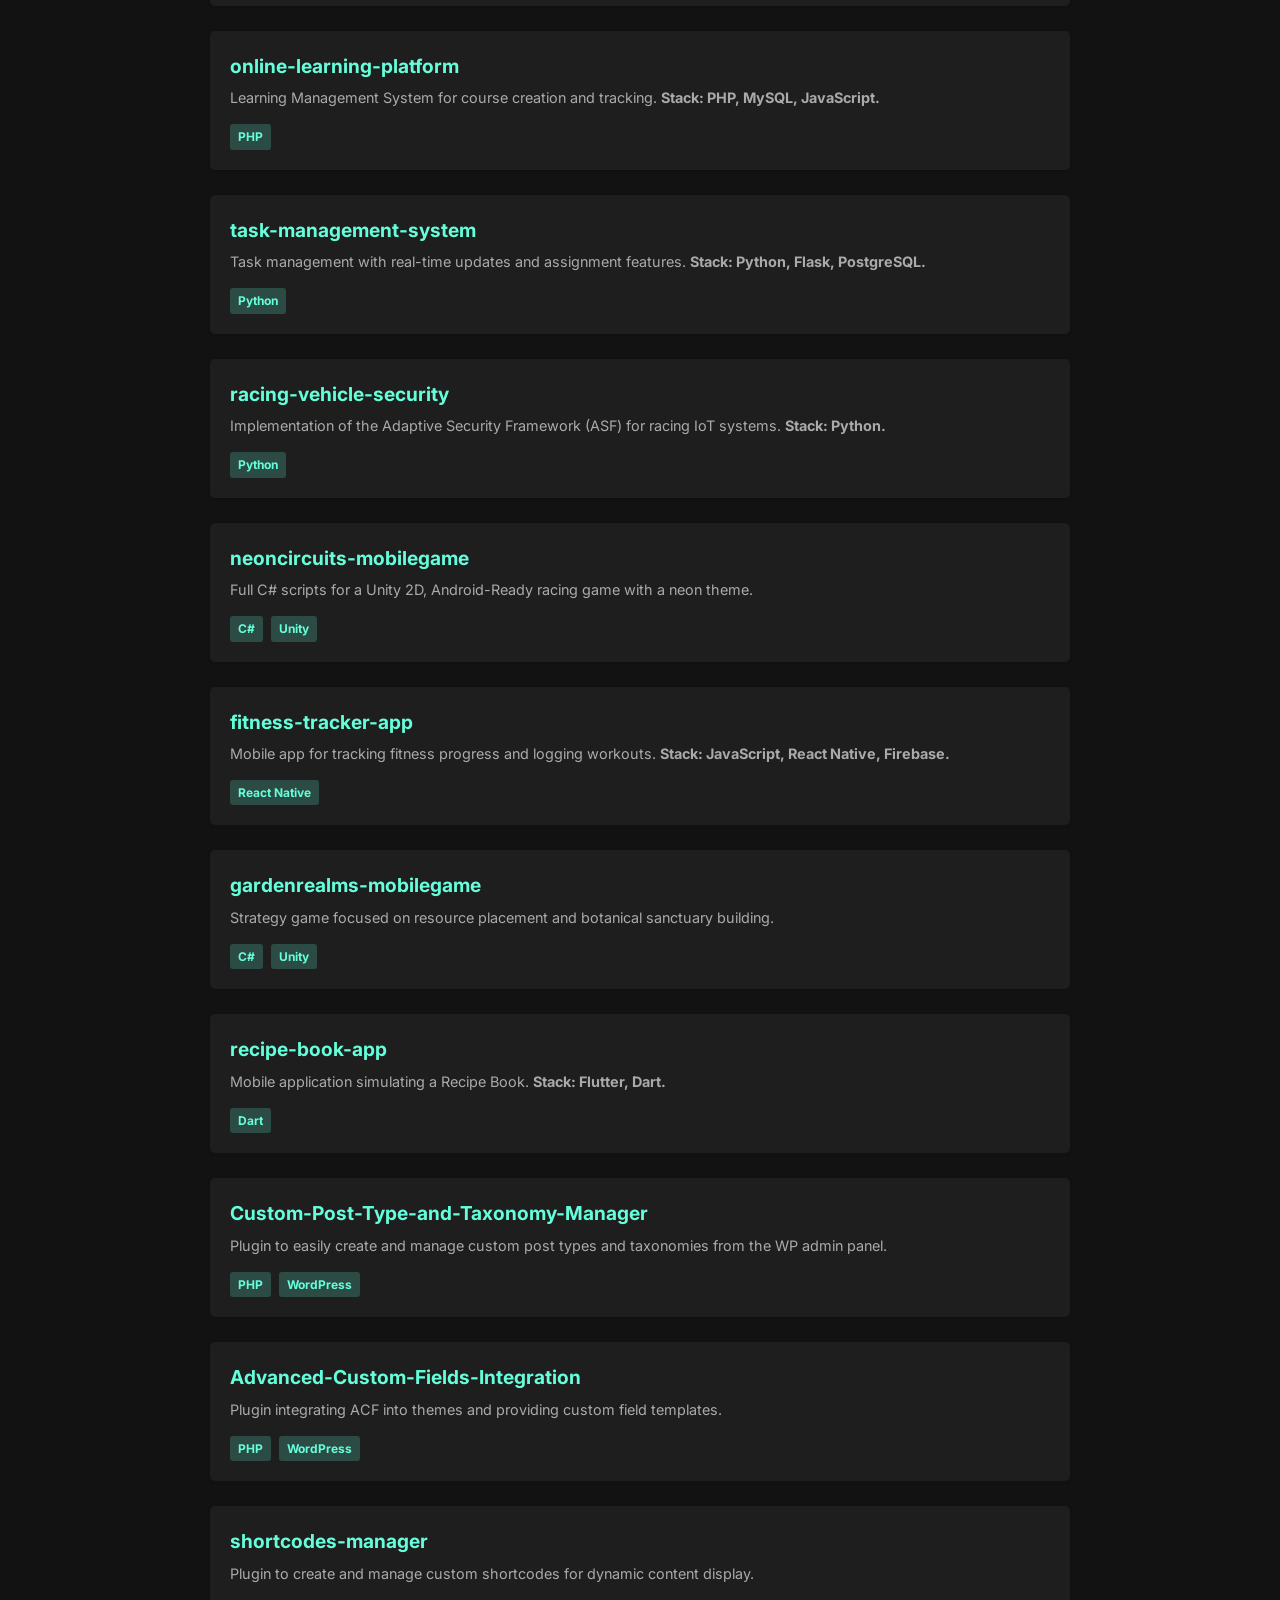
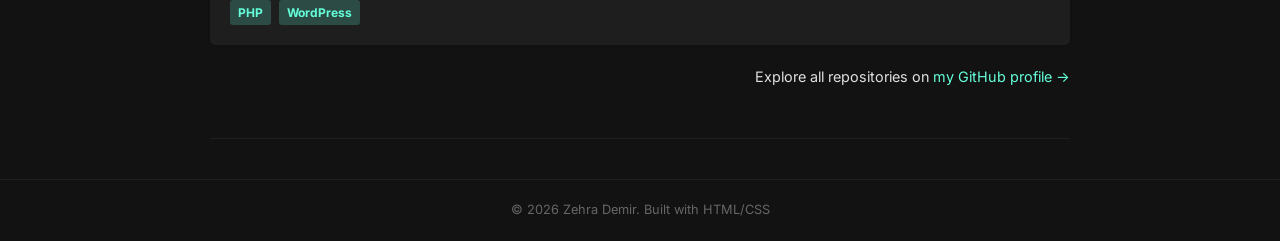
==== commit 60329fcd: "Update index.html" ====
--- a/index.html
+++ b/index.html
@@ -129,7 +129,7 @@
 
     <footer>
         <div class="container">
-            <p>&copy; 2026 Zehra Demir. Built with HTML/CSS;</p>
+            <p>&copy; 2026 Zehra Demir. Built with HTML/CSS</p>
         </div>
     </footer>
 
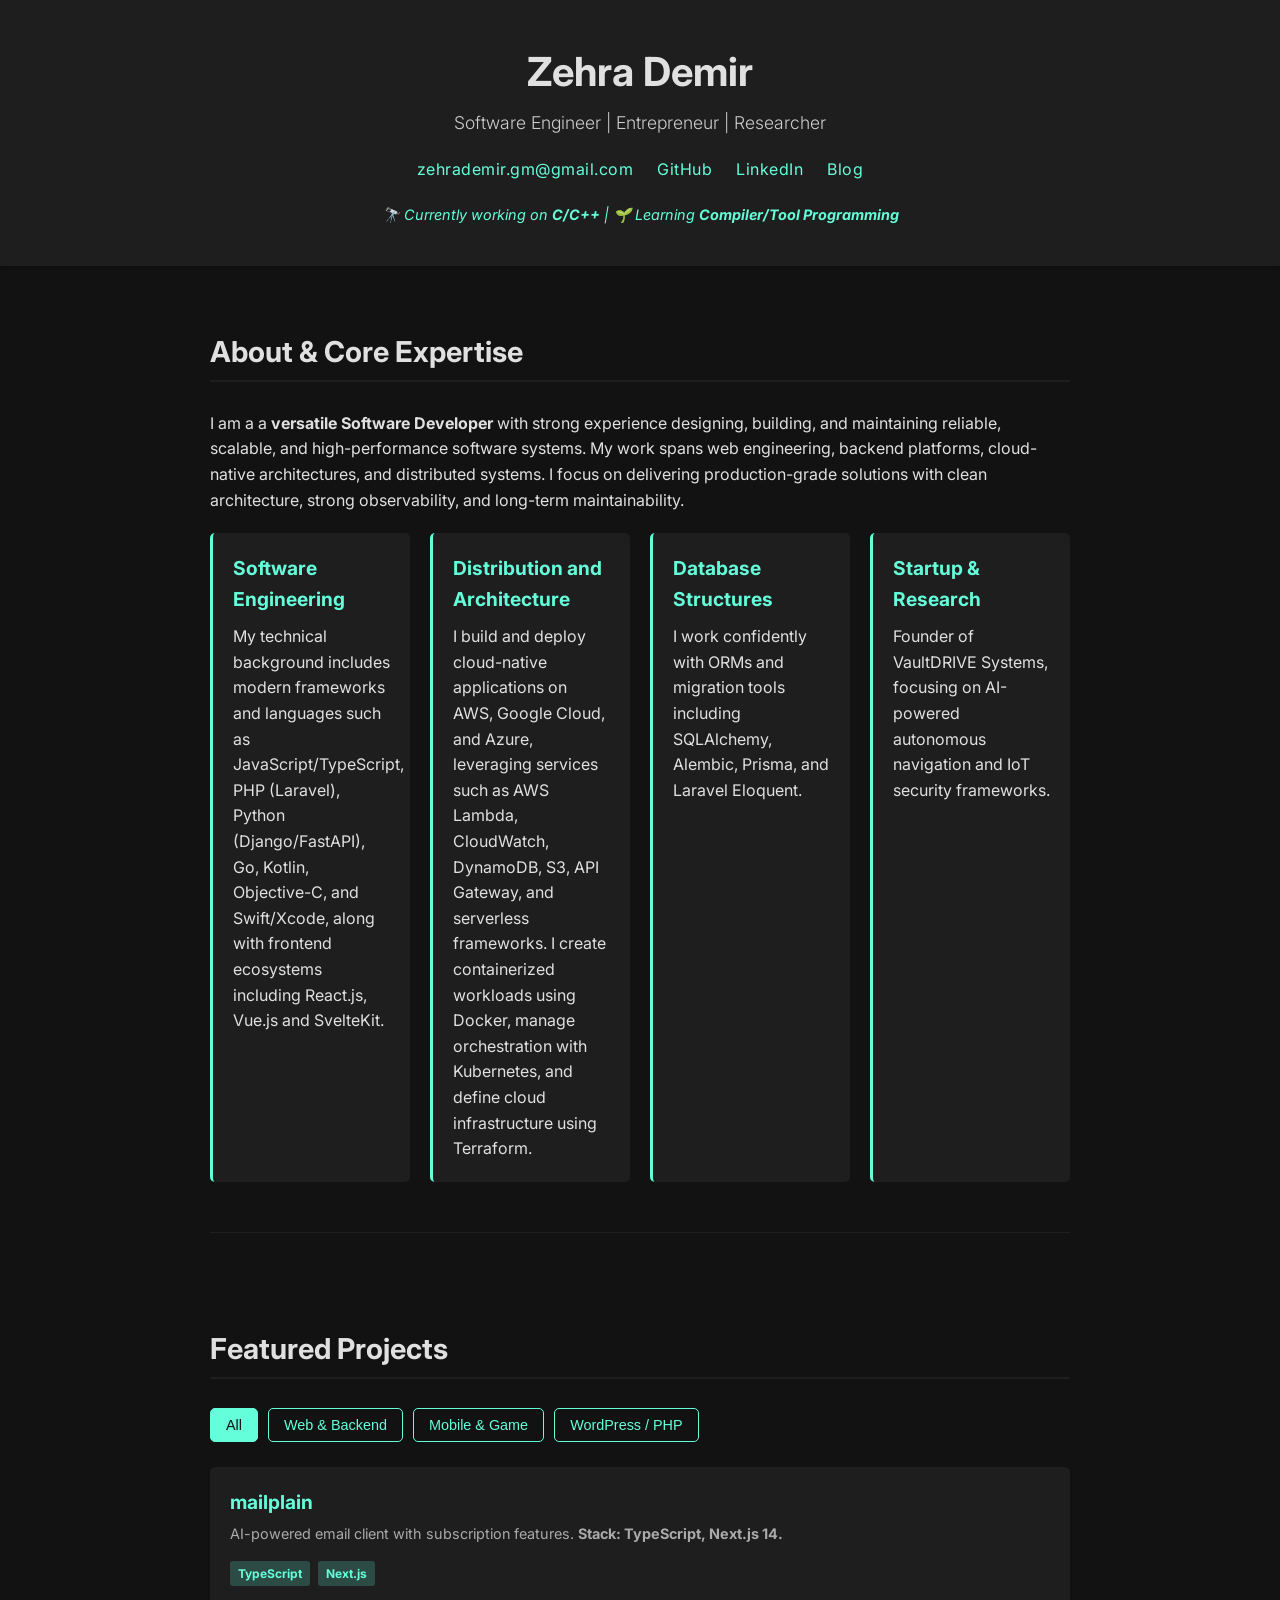
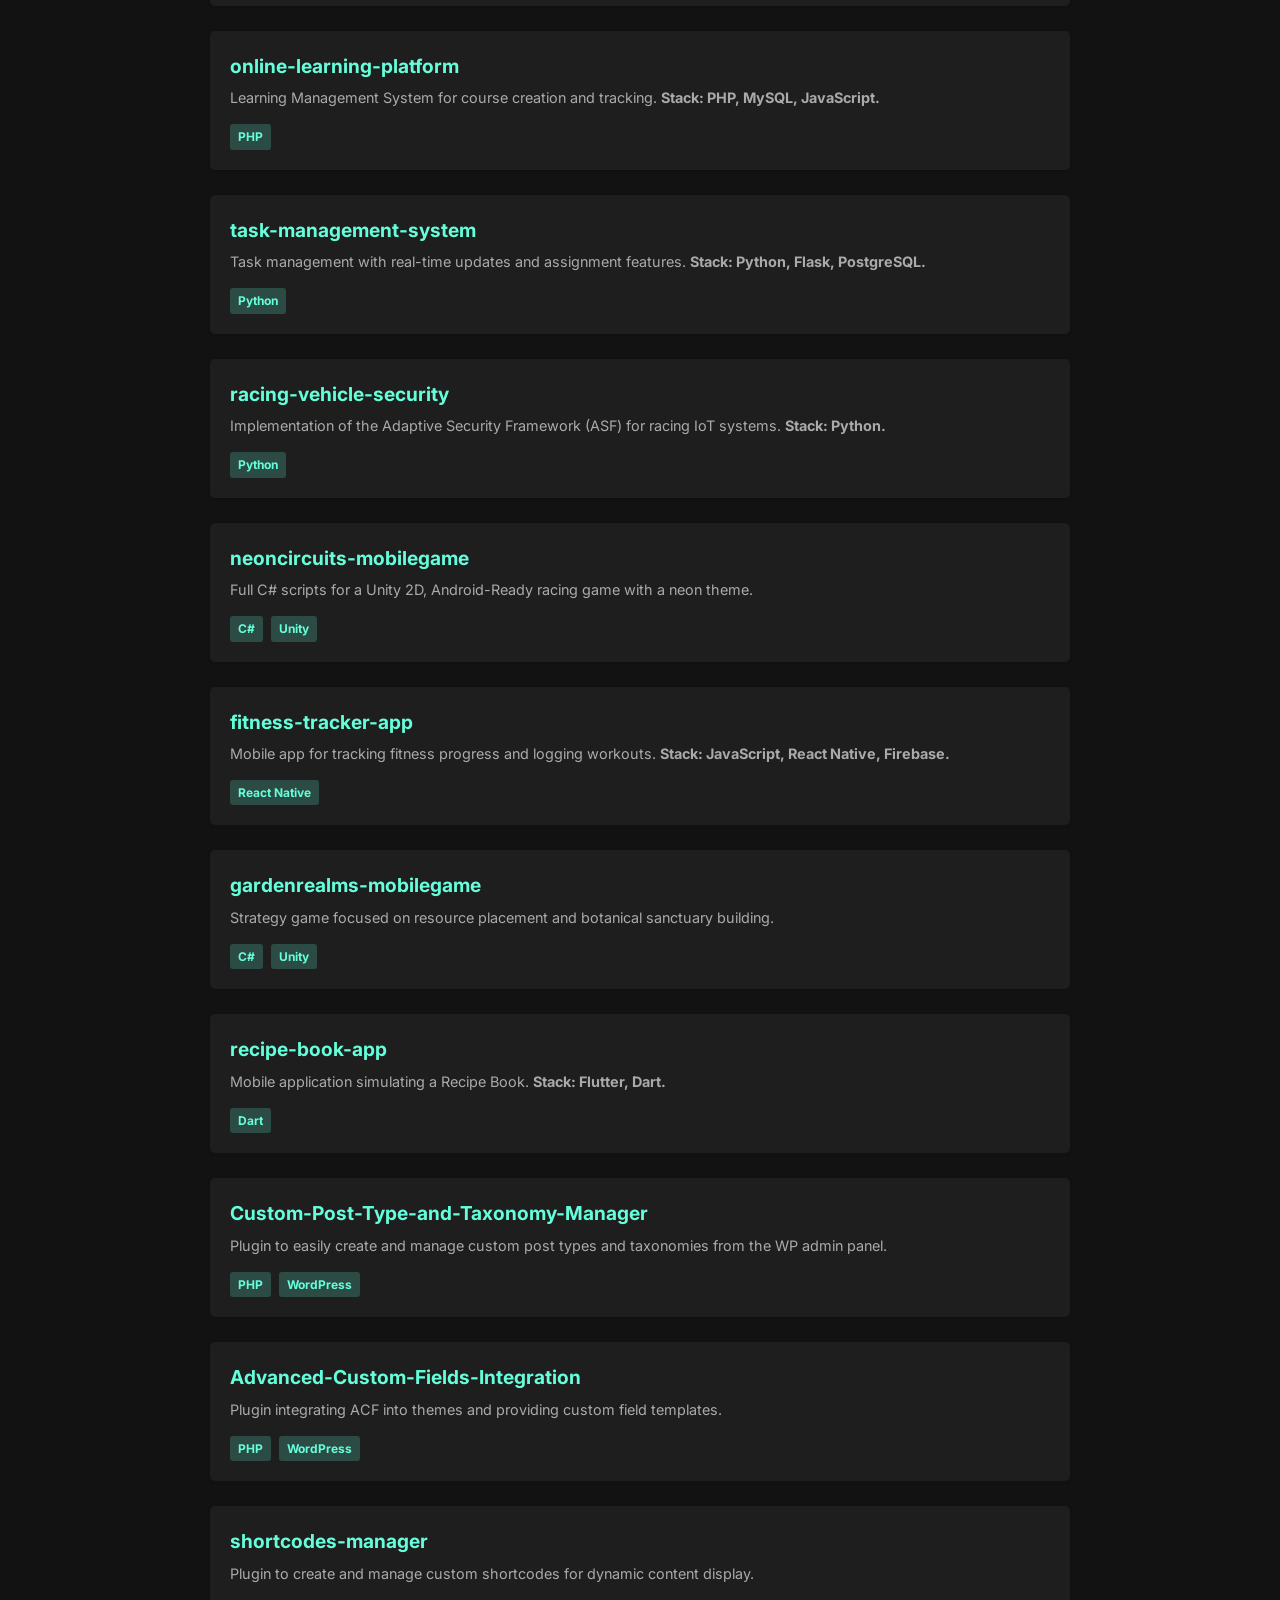
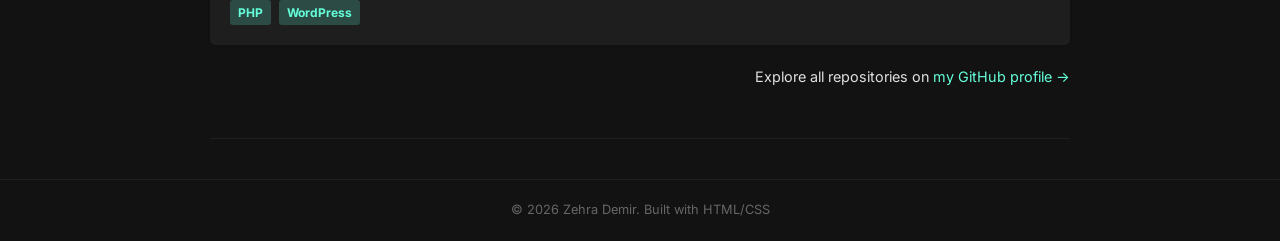
==== commit f5936397: "Update index.html" ====
--- a/index.html
+++ b/index.html
@@ -17,6 +17,7 @@
                 <a href="mailto:zehrademir.gm@gmail.com">zehrademir.gm@gmail.com</a>
                 <a href="https://github.com/zehrademir-arch" target="_blank">GitHub</a>
                 <a href="https://www.linkedin.com/in/zehrademirgm" target="_blank">LinkedIn</a>
+                <a href="/blog/">Blog</a>
             </div>
             <p class="status">🔭 Currently working on <strong>C/C++</strong> | 🌱 Learning <strong>Compiler/Tool Programming</strong></p>
         </div>
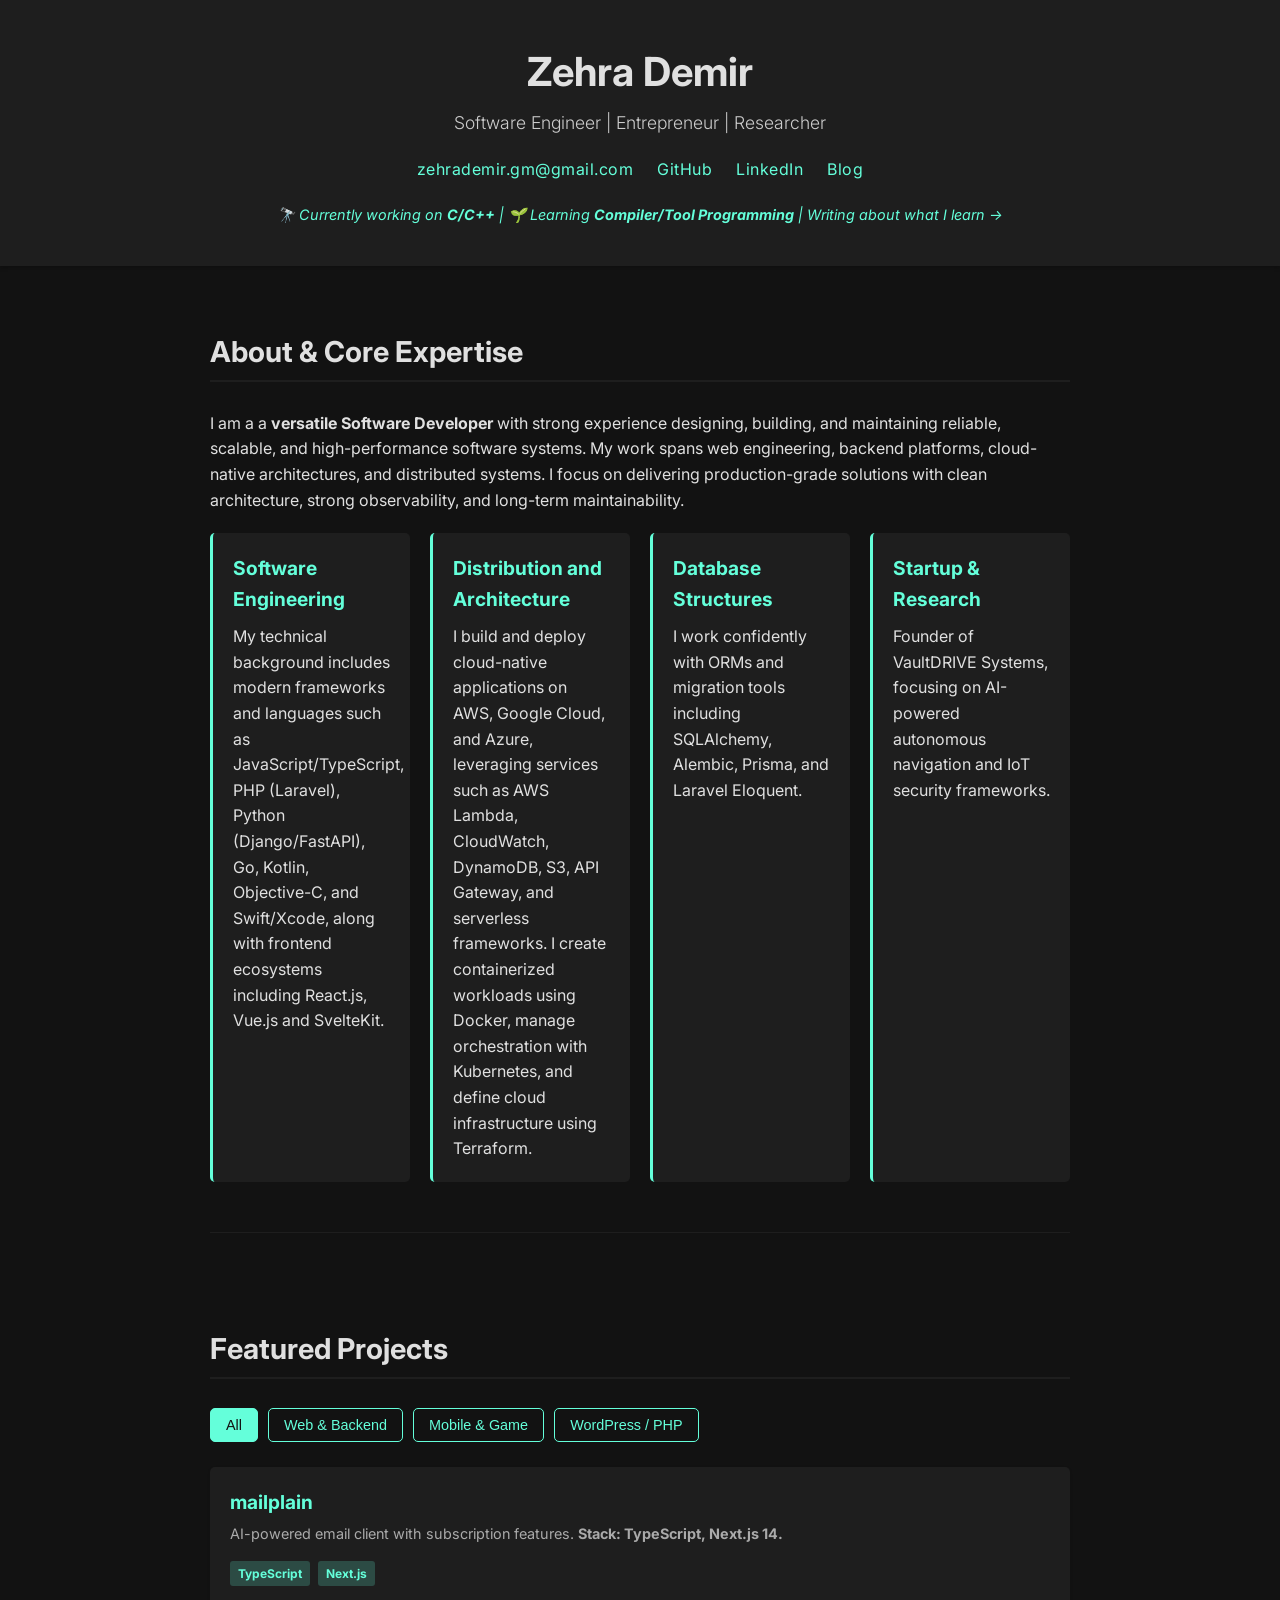
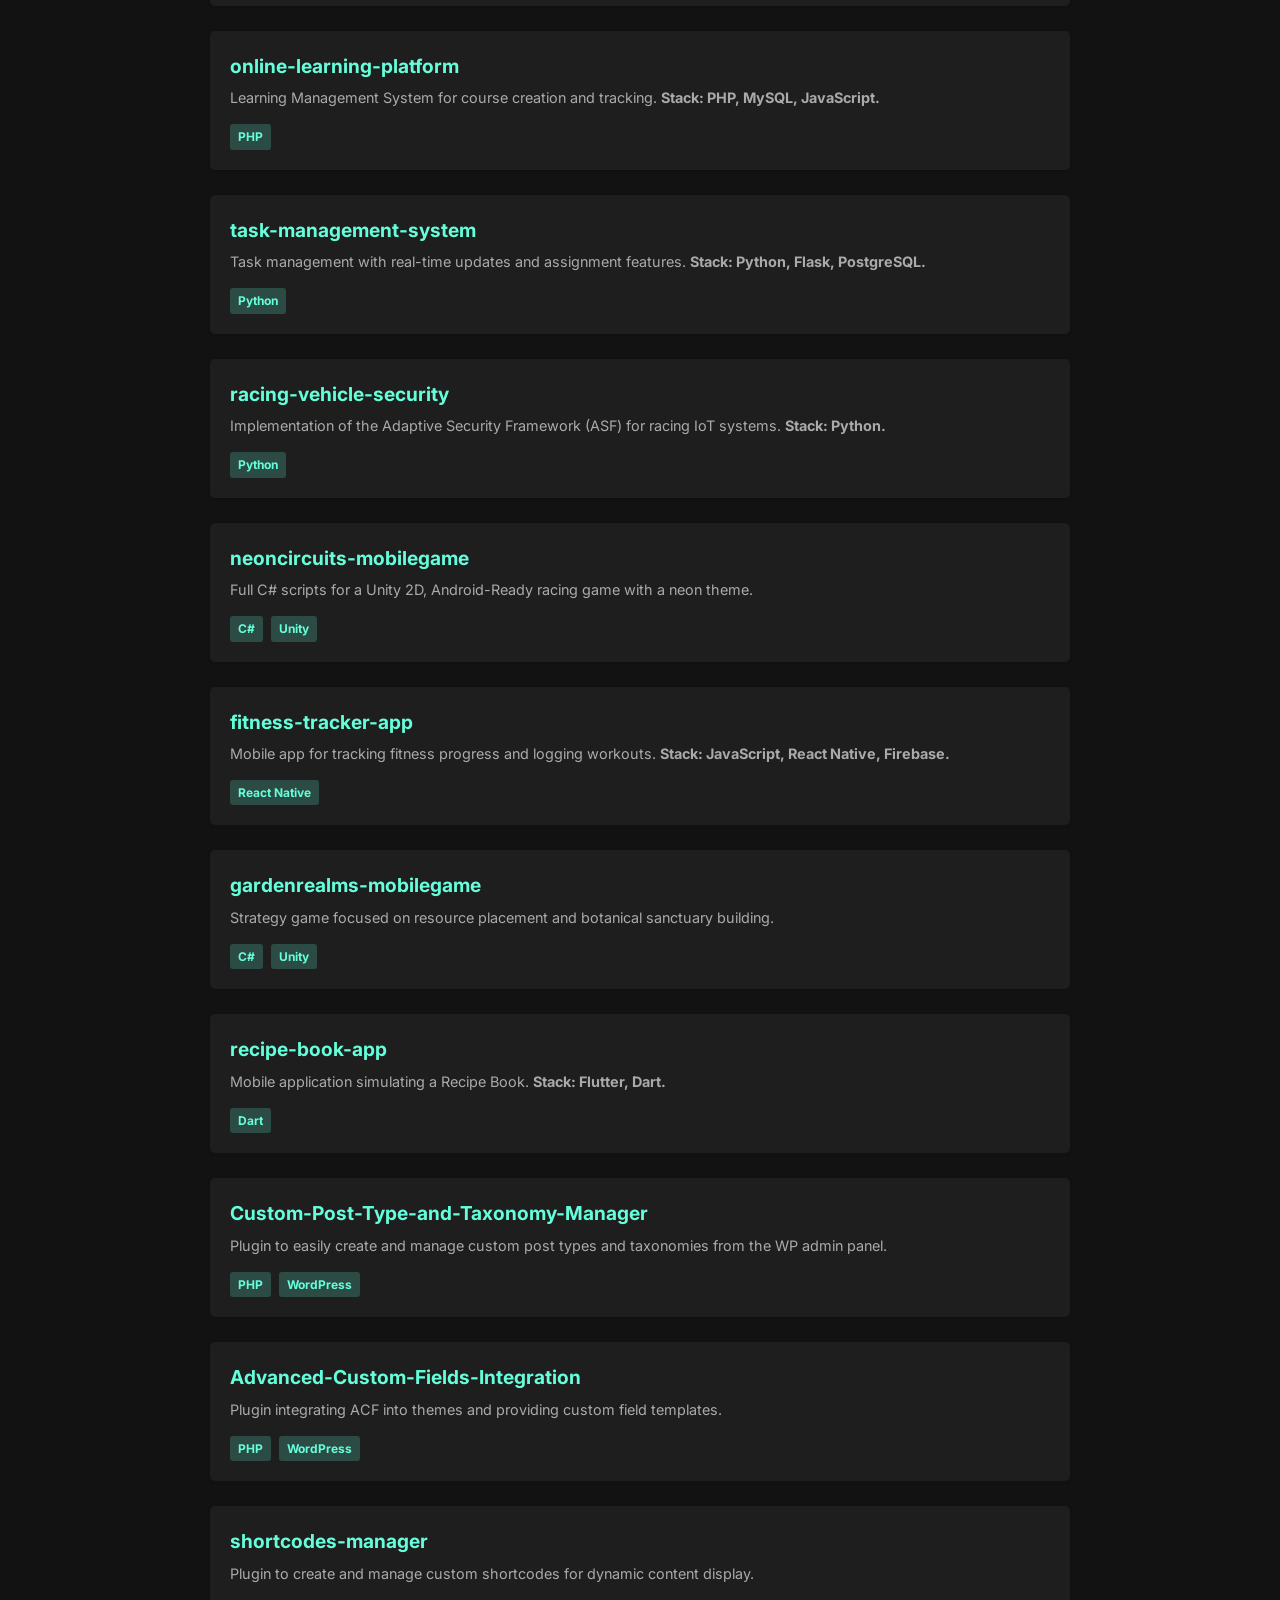
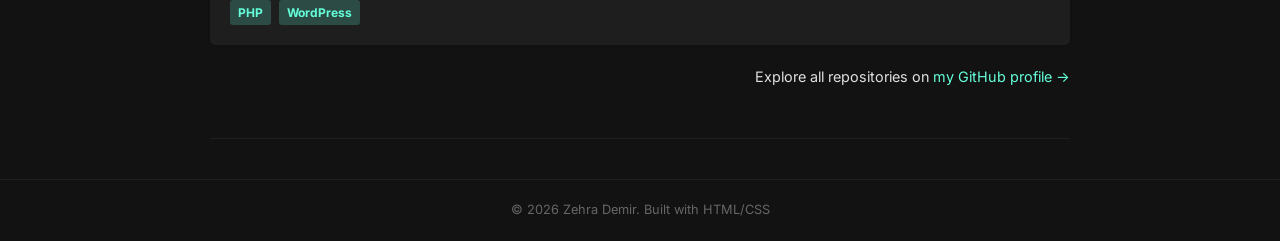
==== commit 9c156aa7: "Update index.html" ====
--- a/index.html
+++ b/index.html
@@ -19,7 +19,11 @@
                 <a href="https://www.linkedin.com/in/zehrademirgm" target="_blank">LinkedIn</a>
                 <a href="/blog/">Blog</a>
             </div>
-            <p class="status">🔭 Currently working on <strong>C/C++</strong> | 🌱 Learning <strong>Compiler/Tool Programming</strong></p>
+            <p class="status">
+            🔭 Currently working on <strong>C/C++</strong> |
+            🌱 Learning <strong>Compiler/Tool Programming</strong> |
+            <a href="/blog/">Writing about what I learn →</a>
+            </p>
         </div>
     </header>
 
